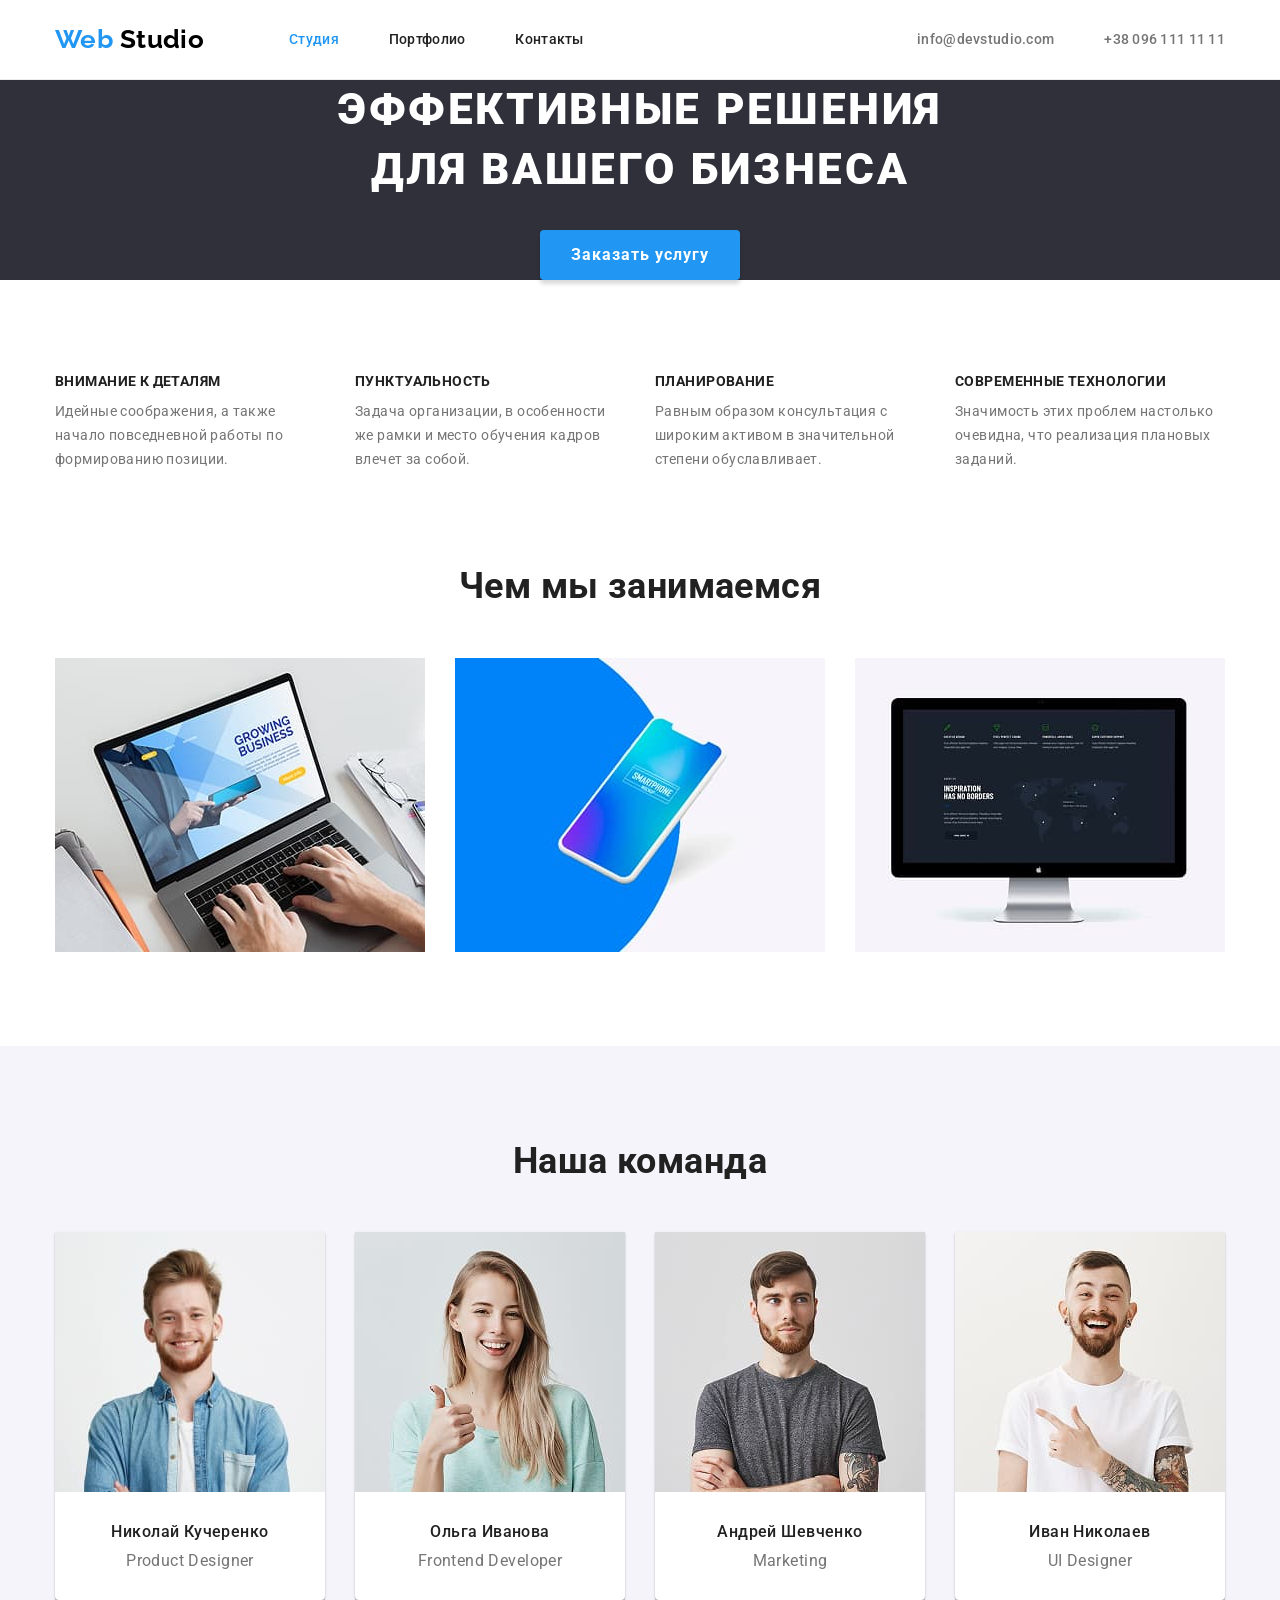
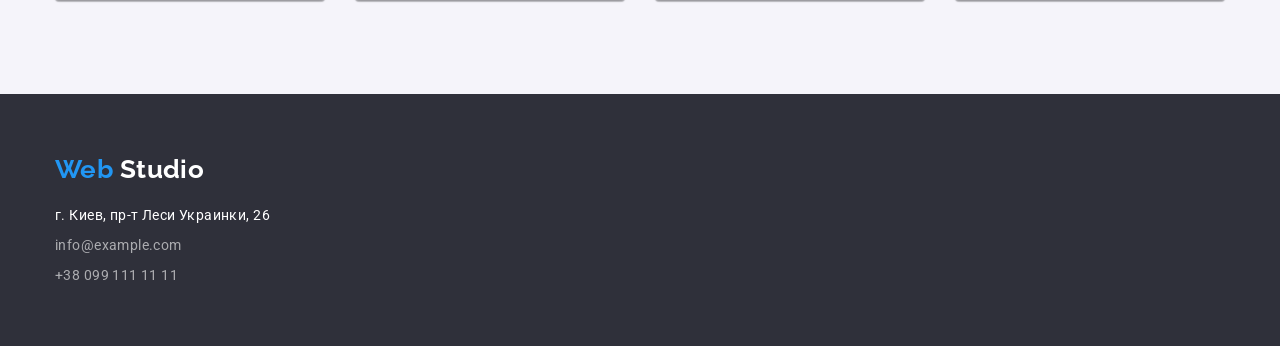
==== index.html @ 3e7470c2 "add positioning styles" ====
<!doctype html>
<html lang="ru">
  <head>
    <meta charset="UTF-8" />
    <title>Студия</title>
    <meta
      name="description"
      content="Web Studio: разработка быстрых и адаптивных сайтов. Удобный интерфейс, чистый код и отличный дизайн на любых устройствах"
    />
    <meta name="author" content="Anatoliy Nosenko" />
    <link rel="icon" href="./images/favicon.svg" type="image/svg+xml" />
    <link rel="stylesheet" href="./css/modern-normalize.css" />
    <link rel="stylesheet" href="./css/styles.css" />
  </head>
  <body>
    <!-- Page header -->
    <header class="page-header">
      <div class="container header-inner">
        <nav class="header-nav">
          <a class="logo" href="./" lang="en">
            <span class="accent">Web</span> Studio
          </a>

          <ul class="site-nav list">
            <li class="item">
              <a class="link active" href="./" aria-current="page">Студия</a>
            </li>
            <li class="item">
              <a class="link" href="./portfolio.html">Портфолио</a>
            </li>
            <li class="item"><a class="link" href="#">Контакты</a></li>
          </ul>
        </nav>

        <div class="contacts">
          <a class="link" href="mailto:info@devstudio.com">
            info@devstudio.com
          </a>
          <a class="link" href="tel:+380961111111">+38 096 111 11 11</a>
        </div>
      </div>
    </header>

    <!-- Page main -->
    <main>
      <!-- Hero -->
      <section class="hero">
        <h1 class="hero-title">Эффективные решения для вашего бизнеса</h1>
        <button class="button" type="button">Заказать услугу</button>
      </section>

      <!-- Features -->
      <section class="section no-padding-b">
        <div class="container">
          <h2 class="visually-hidden">Особенности</h2>

          <ul class="features-list list">
            <li class="item">
              <h3 class="title">Внимание к деталям</h3>
              <p class="text">
                Идейные соображения, а также начало повседневной работы по
                формированию позиции.
              </p>
            </li>
            <li class="item">
              <h3 class="title">Пунктуальность</h3>
              <p class="text">
                Задача организации, в особенности же рамки и место обучения
                кадров влечет за собой.
              </p>
            </li>
            <li class="item">
              <h3 class="title">Планирование</h3>
              <p class="text">
                Равным образом консультация с широким активом в значительной
                степени обуславливает.
              </p>
            </li>
            <li class="item">
              <h3 class="title">Современные технологии</h3>
              <p class="text">
                Значимость этих проблем настолько очевидна, что реализация
                плановых заданий.
              </p>
            </li>
          </ul>
        </div>
      </section>

      <!-- Gallery -->
      <section class="section">
        <div class="container">
          <h2 class="section-title">Чем мы занимаемся</h2>

          <ul class="gallery-list list">
            <li class="item">
              <img
                src="./images/gallery/img-1.jpg"
                alt="Разработчик пишет код на ноутбуке"
                width="370"
                height="294"
              />
            </li>
            <li class="item">
              <img
                src="./images/gallery/img-2.jpg"
                alt="Смартфон на бело-синем фоне"
                width="370"
                height="294"
              />
            </li>
            <li class="item">
              <img
                src="./images/gallery/img-3.jpg"
                alt="Монитор iMac с открытым сайтом"
                width="370"
                height="294"
              />
            </li>
          </ul>
        </div>
      </section>

      <!-- Team -->
      <section class="section secondary">
        <div class="container">
          <h2 class="section-title">Наша команда</h2>

          <ul class="team-list list">
            <li class="item">
              <img
                src="./images/team/photo-1.jpg"
                alt="Николай Кучеренко"
                width="270"
                height="260"
              />
              <div class="meta">
                <h3 class="name">Николай Кучеренко</h3>
                <p class="occupation" lang="en">Product Designer</p>
              </div>
            </li>
            <li class="item">
              <img
                src="./images/team/photo-2.jpg"
                alt="Ольга Иванова"
                width="270"
                height="260"
              />
              <div class="meta">
                <h3 class="name">Ольга Иванова</h3>
                <p class="occupation" lang="en">Frontend Developer</p>
              </div>
            </li>
            <li class="item">
              <img
                src="./images/team/photo-3.jpg"
                alt="Андрей Шевченко"
                width="270"
                height="260"
              />
              <div class="meta">
                <h3 class="name">Андрей Шевченко</h3>
                <p class="occupation" lang="en">Marketing</p>
              </div>
            </li>
            <li class="item">
              <img
                src="./images/team/photo-4.jpg"
                alt="Иван Николаев"
                width="270"
                height="260"
              />
              <div class="meta">
                <h3 class="name">Иван Николаев</h3>
                <p class="occupation" lang="en">
                  <abbr title="User Interface">UI</abbr> Designer
                </p>
              </div>
            </li>
          </ul>
        </div>
      </section>
    </main>

    <!-- Page footer -->
    <footer class="page-footer">
      <div class="container">
        <a class="logo inverse" href="./" lang="en">
          <span class="accent">Web</span> Studio
        </a>

        <address class="footer-address">
          <ul class="footer-contacts list">
            <li class="item">
              <a
                class="link map"
                href="https://maps.app.goo.gl/Gkqo7Z41vK2xTPrL8"
                target="_blank"
                rel="noopener noreferrer"
              >
                г. Киев, пр-т Леси Украинки, 26
              </a>
            </li>
            <li class="item">
              <a class="link" href="mailto:info@example.com">
                info@example.com
              </a>
            </li>
            <li class="item">
              <a class="link" href="tel:+380991111111">+38 099 111 11 11</a>
            </li>
          </ul>
        </address>
      </div>
    </footer>
  </body>
</html>
---- css/styles.css ----
@font-face {
  font-family: 'Raleway';
  src:
    url('../fonts/Raleway-Bold.woff2') format('woff2'),
    url('../fonts/Raleway-Bold.woff') format('woff');
  font-weight: 700;
  font-display: swap;
}

@font-face {
  font-family: 'Roboto';
  src:
    url('../fonts/Roboto-Regular.woff2') format('woff2'),
    url('../fonts/Roboto-Regular.woff') format('woff');
  font-weight: 400;
  font-display: swap;
}

@font-face {
  font-family: 'Roboto';
  src:
    url('../fonts/Roboto-Medium.woff2') format('woff2'),
    url('../fonts/Roboto-Medium.woff') format('woff');
  font-weight: 500;
  font-display: swap;
}

@font-face {
  font-family: 'Roboto';
  src:
    url('../fonts/Roboto-Bold.woff2') format('woff2'),
    url('../fonts/Roboto-Bold.woff') format('woff');
  font-weight: 700;
  font-display: swap;
}

@font-face {
  font-family: 'Roboto';
  src:
    url('../fonts/Roboto-Black.woff2') format('woff2'),
    url('../fonts/Roboto-Black.woff') format('woff');
  font-weight: 900;
  font-display: swap;
}

:root {
  --main-font: 'Roboto', sans-serif;
  --logo-font: 'Raleway', sans-serif;

  --primary-text-color: #757575;
  --title-text-color: #212121;
  --accent-color: #2196f3;
  --button-hover-bg-color: #188ce8;
  --primary-white-color: #ffffff;
  --secondary-bg-color: #f5f4fa;
  --dark-bg-color: #2f303a;

  --item-margin: 30px;
  --radius: 4px;
}

body {
  font-family: var(--main-font);
  font-size: 14px;
  letter-spacing: 0.03em;
  color: var(--primary-text-color);

  background-color: var(--primary-white-color);
}

a {
  color: inherit;
  text-decoration: none;
}

h1,
h2,
h3,
h4,
h5,
h6,
p {
  margin: 0;
}

img {
  display: block;
  max-width: 100%;
  height: auto;
}

abbr {
  text-decoration: none;
  cursor: help;
}

/* Utilities */

.list {
  padding-left: 0;
  margin: 0;
  list-style-type: none;
}

.visually-hidden {
  position: absolute;
  width: 1px;
  height: 1px;
  margin: -1px;
  border: 0;
  padding: 0;
  clip: rect(0 0 0 0);
  overflow: hidden;
}

.container {
  width: 1200px;
  padding: 0 15px;
  margin: 0 auto;
}

/* Logo */

.logo {
  font-family: var(--logo-font);
  font-weight: 700;
  font-size: 26px;
  line-height: 1.19;
  color: #000000;
}

.logo.inverse {
  color: var(--primary-white-color);
}

.logo > .accent {
  color: var(--accent-color);
}

/* Button */

.button {
  min-width: 200px;
  padding: 10px 28px;

  font-weight: 700;
  font-size: 16px;
  line-height: 1.88;
  letter-spacing: 0.06em;
  color: var(--primary-white-color);

  background-color: var(--accent-color);
  box-shadow: 0 4px 4px rgba(0, 0, 0, 0.15);
  border: 0;
  border-radius: var(--radius);
  cursor: pointer;
}

.button:hover,
.button:focus {
  background-color: var(--button-hover-bg-color);
}

/* Page header */

.page-header {
  border-bottom: 1px solid #ececec;
}

.header-inner,
.header-nav {
  display: flex;
  align-items: center;
}

/* Site nav & Contacts */

.site-nav,
.contacts {
  display: flex;
}

.site-nav .link,
.contacts > .link {
  font-weight: 500;
  line-height: 1.14;
  letter-spacing: 0.02em;
}

.site-nav {
  margin-left: 85px;
}

.site-nav > .item:not(:last-child) {
  margin-right: 50px;
}

.site-nav .link {
  display: block;
  padding: 32px 0 31px;
  color: var(--title-text-color);
}

.contacts {
  margin-left: auto;
}

.contacts > .link:not(:last-child) {
  margin-right: 50px;
}

.site-nav .link.active,
.site-nav .link:hover,
.site-nav .link:focus,
.contacts > .link:hover,
.contacts > .link:focus {
  color: var(--accent-color);
}

/* Hero */

.hero {
  text-align: center;
  background-color: var(--dark-bg-color);
}

.hero-title {
  width: 696px;
  margin: 0 auto 30px;

  font-weight: 900;
  font-size: 44px;
  line-height: 1.36;
  letter-spacing: 0.06em;
  color: var(--primary-white-color);
  text-transform: uppercase;
}

/* Section */

.section {
  padding: 94px 0;
}

.section.no-padding-b {
  padding-bottom: 0;
}

.section.secondary {
  background-color: var(--secondary-bg-color);
}

.section-title {
  margin-bottom: 50px;

  font-size: 36px;
  line-height: 1.17;
  color: var(--title-text-color);
  text-align: center;
}

/* Features */

.features-list {
  display: flex;
}

.features-list > .item {
  flex-basis: calc((100% - 90px) / 4);
}

.features-list > .item:not(:last-child) {
  margin-right: var(--item-margin);
}

.features-list .title {
  margin-bottom: 10px;

  font-size: 14px;
  line-height: 1.14;
  color: var(--title-text-color);
  text-transform: uppercase;
}

.features-list .text {
  line-height: 1.71;
}

/* Gallery */

.gallery-list {
  display: flex;
  justify-content: space-between;
}

.gallery-list > .item {
  flex-basis: calc((100% - 60px) / 3);
}

/* Team */

.team-list {
  display: flex;
}

.team-list > .item {
  flex-basis: calc((100% - 90px) / 4);

  background-color: var(--primary-white-color);
  box-shadow:
    0 1px 3px rgba(0, 0, 0, 0.12),
    0 1px 1px rgba(0, 0, 0, 0.14),
    0 2px 1px rgba(0, 0, 0, 0.2);
  border-bottom-left-radius: var(--radius);
  border-bottom-right-radius: var(--radius);
  overflow: hidden;
}

.team-list > .item:not(:last-child) {
  margin-right: var(--item-margin);
}

.team-list .meta {
  padding: 30px 24px;
  text-align: center;
}

.team-list .name,
.team-list .occupation {
  font-size: 16px;
  line-height: 1.19;
}

.team-list .name {
  margin-bottom: 10px;
  font-weight: 500;
  color: var(--title-text-color);
}

/* Page footer */

.page-footer {
  padding: 60px 0;
  background-color: var(--dark-bg-color);
}

.footer-address {
  margin-top: 20px;
  font-style: normal;
}

.footer-contacts > .item + .item {
  margin-top: 9px;
}

.footer-contacts .link {
  line-height: 1.5;
  color: rgba(255, 255, 255, 0.6);
}

.footer-contacts .link.map {
  color: var(--primary-white-color);
}

.footer-contacts .link:hover,
.footer-contacts .link:focus {
  color: var(--accent-color);
}

/* Works */

.works-list {
  display: flex;
  flex-wrap: wrap;
  margin: calc(var(--item-margin) / 2 * -1);
}

.works-list > .item {
  flex-basis: calc(100% / 3 - 30px);
  margin: calc(var(--item-margin) / 2);
}

/* Project card */

.project-card > .content {
  padding: 20px 24px;
  border: 1px solid #eeeeee;
  border-top: none;
}

.project-card .title {
  margin-bottom: 4px;

  font-size: 18px;
  line-height: 2;
  letter-spacing: 0.06em;
  color: var(--title-text-color);
}

.project-card .tag {
  font-size: 16px;
  line-height: 1.88;
}
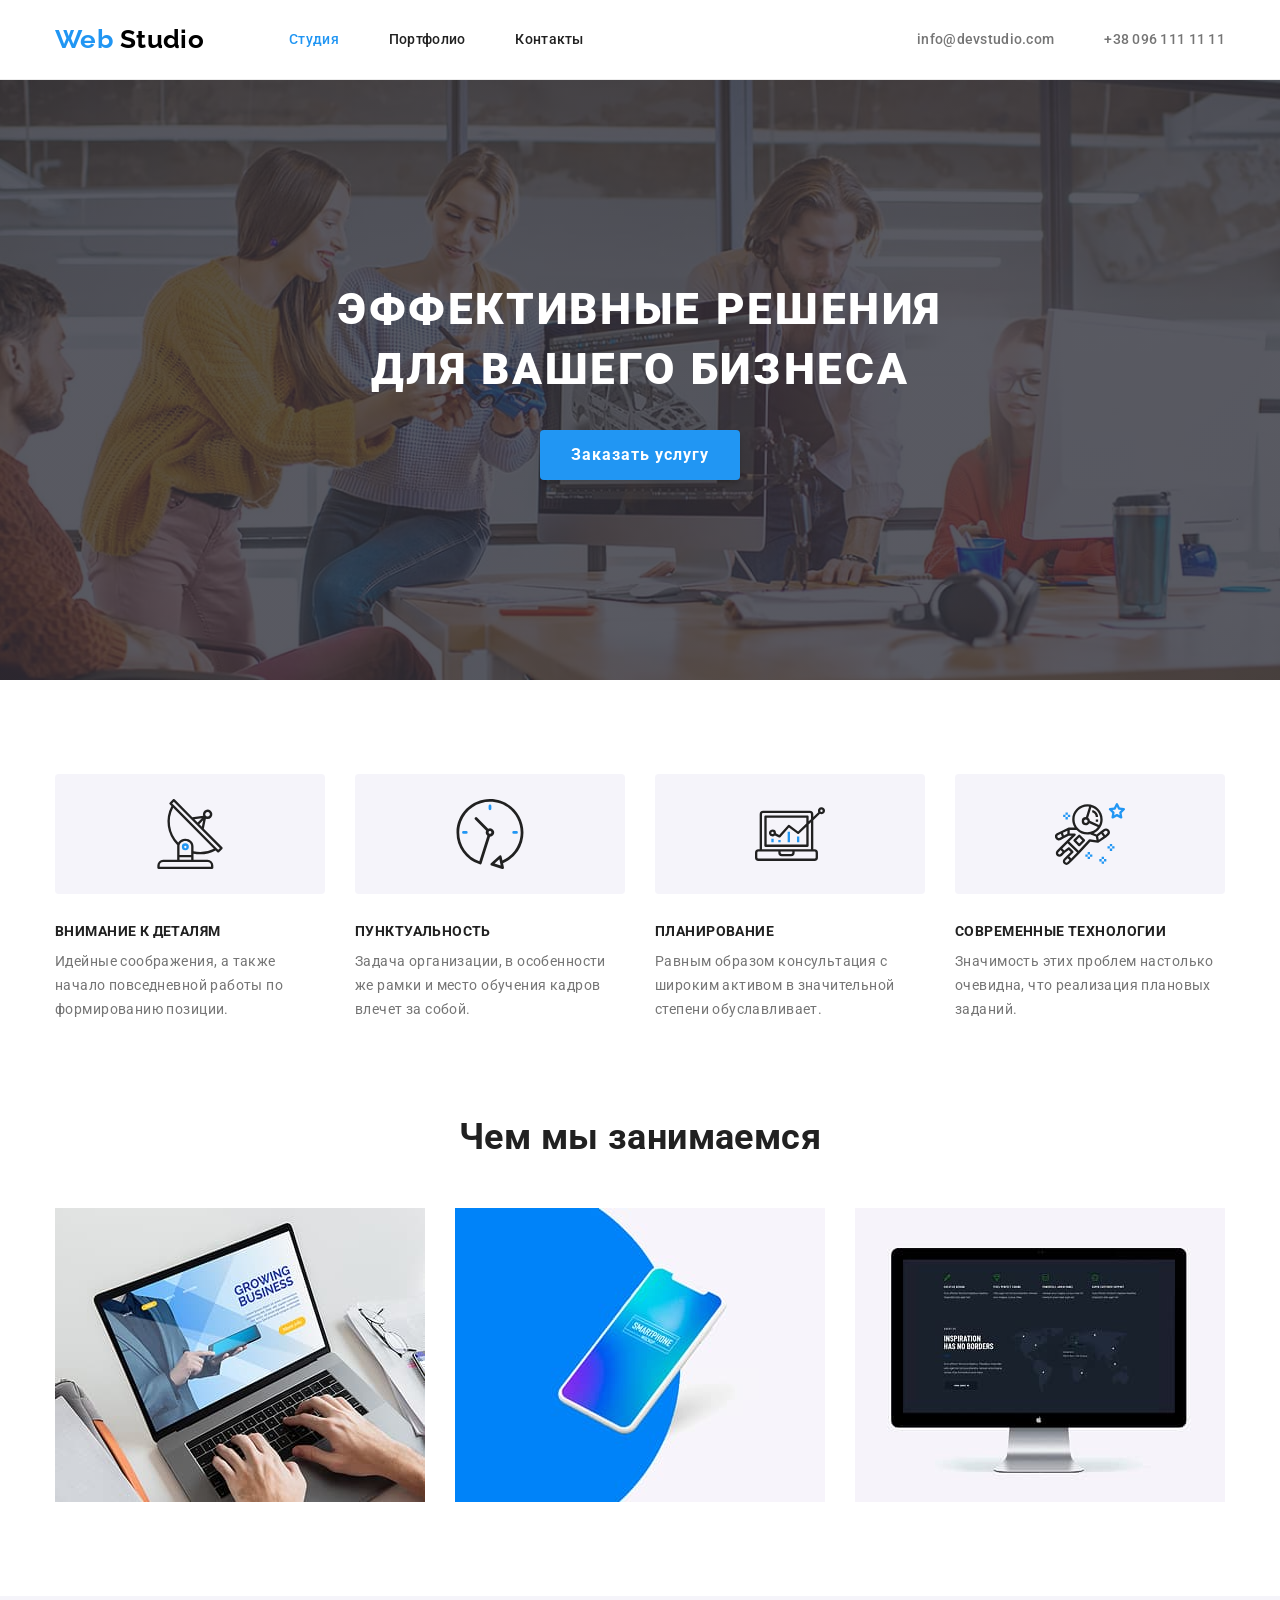
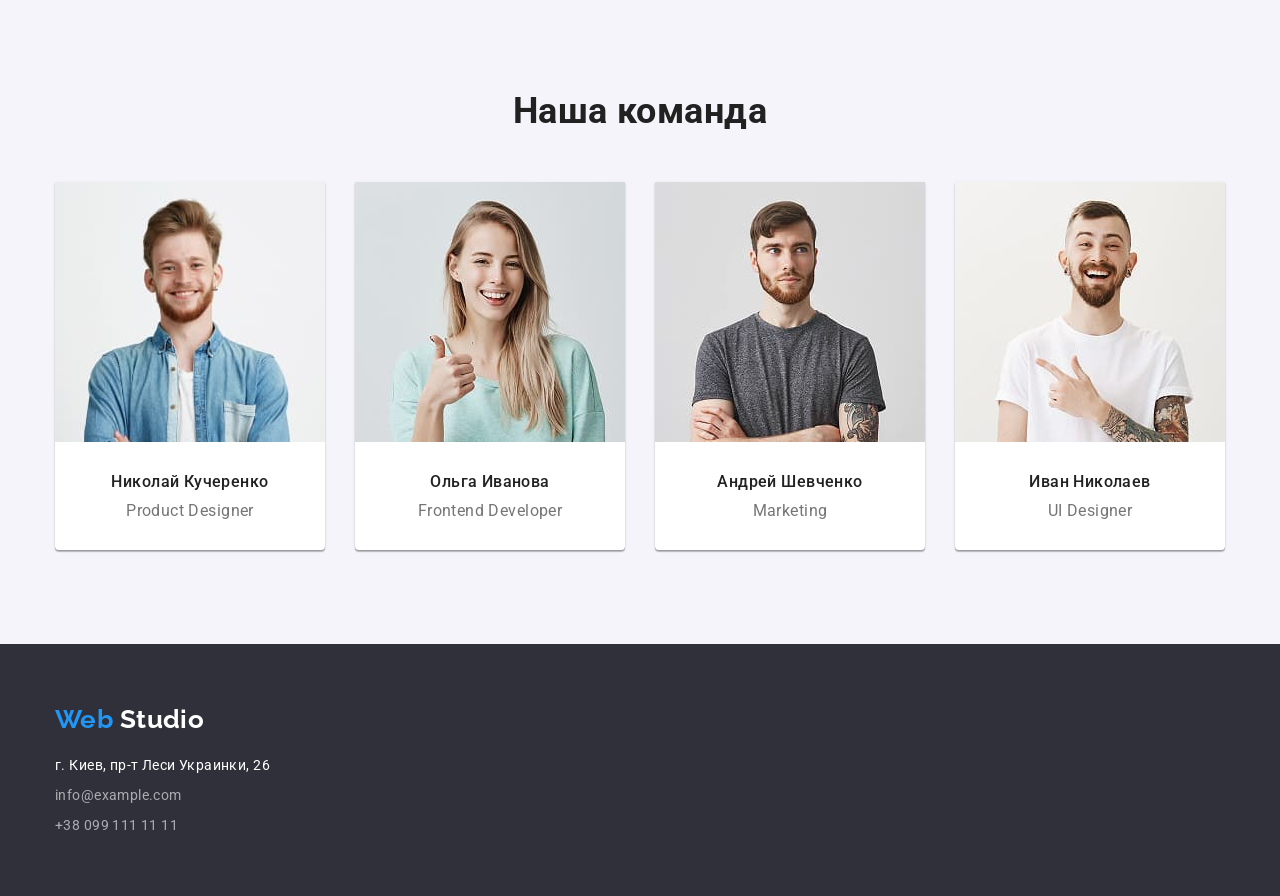
==== commit 5c225550: "add SVG background icons to features" ====
--- a/index.html
+++ b/index.html
@@ -15,28 +15,38 @@
   <body>
     <!-- Page header -->
     <header class="page-header">
-      <div class="container header-inner">
-        <nav class="header-nav">
+      <div class="container page-header__container">
+        <nav class="page-header__nav">
           <a class="logo" href="./" lang="en">
-            <span class="accent">Web</span> Studio
+            <span class="logo--accent">Web</span> Studio
           </a>
 
           <ul class="site-nav list">
-            <li class="item">
-              <a class="link active" href="./" aria-current="page">Студия</a>
-            </li>
-            <li class="item">
-              <a class="link" href="./portfolio.html">Портфолио</a>
-            </li>
-            <li class="item"><a class="link" href="#">Контакты</a></li>
+            <li class="site-nav__item">
+              <a
+                class="site-nav__link site-nav__link--active"
+                href="./"
+                aria-current="page"
+              >
+                Студия
+              </a>
+            </li>
+            <li class="site-nav__item">
+              <a class="site-nav__link" href="./portfolio.html">Портфолио</a>
+            </li>
+            <li class="site-nav__item">
+              <a class="site-nav__link" href="#">Контакты</a>
+            </li>
           </ul>
         </nav>
 
         <div class="contacts">
-          <a class="link" href="mailto:info@devstudio.com">
+          <a class="contacts__link" href="mailto:info@devstudio.com">
             info@devstudio.com
           </a>
-          <a class="link" href="tel:+380961111111">+38 096 111 11 11</a>
+          <a class="contacts__link" href="tel:+380961111111">
+            +38 096 111 11 11
+          </a>
         </div>
       </div>
     </header>
@@ -45,40 +55,40 @@
     <main>
       <!-- Hero -->
       <section class="hero">
-        <h1 class="hero-title">Эффективные решения для вашего бизнеса</h1>
+        <h1 class="hero__title">Эффективные решения для вашего бизнеса</h1>
         <button class="button" type="button">Заказать услугу</button>
       </section>
 
       <!-- Features -->
-      <section class="section no-padding-b">
+      <section class="section section--no-padding-b">
         <div class="container">
           <h2 class="visually-hidden">Особенности</h2>
 
           <ul class="features-list list">
-            <li class="item">
-              <h3 class="title">Внимание к деталям</h3>
-              <p class="text">
+            <li class="features-list__item features-list__item--antenna">
+              <h3 class="features-list__title">Внимание к деталям</h3>
+              <p class="features-list__text">
                 Идейные соображения, а также начало повседневной работы по
                 формированию позиции.
               </p>
             </li>
-            <li class="item">
-              <h3 class="title">Пунктуальность</h3>
-              <p class="text">
+            <li class="features-list__item features-list__item--clock">
+              <h3 class="features-list__title">Пунктуальность</h3>
+              <p class="features-list__text">
                 Задача организации, в особенности же рамки и место обучения
                 кадров влечет за собой.
               </p>
             </li>
-            <li class="item">
-              <h3 class="title">Планирование</h3>
-              <p class="text">
+            <li class="features-list__item features-list__item--diagram">
+              <h3 class="features-list__title">Планирование</h3>
+              <p class="features-list__text">
                 Равным образом консультация с широким активом в значительной
                 степени обуславливает.
               </p>
             </li>
-            <li class="item">
-              <h3 class="title">Современные технологии</h3>
-              <p class="text">
+            <li class="features-list__item features-list__item--astronaut">
+              <h3 class="features-list__title">Современные технологии</h3>
+              <p class="features-list__text">
                 Значимость этих проблем настолько очевидна, что реализация
                 плановых заданий.
               </p>
@@ -90,10 +100,10 @@
       <!-- Gallery -->
       <section class="section">
         <div class="container">
-          <h2 class="section-title">Чем мы занимаемся</h2>
+          <h2 class="section__title">Чем мы занимаемся</h2>
 
           <ul class="gallery-list list">
-            <li class="item">
+            <li class="gallery-list__item">
               <img
                 src="./images/gallery/img-1.jpg"
                 alt="Разработчик пишет код на ноутбуке"
@@ -101,7 +111,7 @@
                 height="294"
               />
             </li>
-            <li class="item">
+            <li class="gallery-list__item">
               <img
                 src="./images/gallery/img-2.jpg"
                 alt="Смартфон на бело-синем фоне"
@@ -109,7 +119,7 @@
                 height="294"
               />
             </li>
-            <li class="item">
+            <li class="gallery-list__item">
               <img
                 src="./images/gallery/img-3.jpg"
                 alt="Монитор iMac с открытым сайтом"
@@ -122,57 +132,59 @@
       </section>
 
       <!-- Team -->
-      <section class="section secondary">
+      <section class="section section--secondary">
         <div class="container">
-          <h2 class="section-title">Наша команда</h2>
+          <h2 class="section__title">Наша команда</h2>
 
           <ul class="team-list list">
-            <li class="item">
+            <li class="team-list__item">
               <img
                 src="./images/team/photo-1.jpg"
                 alt="Николай Кучеренко"
                 width="270"
                 height="260"
               />
-              <div class="meta">
-                <h3 class="name">Николай Кучеренко</h3>
-                <p class="occupation" lang="en">Product Designer</p>
-              </div>
-            </li>
-            <li class="item">
+              <div class="team-list__meta">
+                <h3 class="team-list__name">Николай Кучеренко</h3>
+                <p class="team-list__occupation" lang="en">Product Designer</p>
+              </div>
+            </li>
+            <li class="team-list__item">
               <img
                 src="./images/team/photo-2.jpg"
                 alt="Ольга Иванова"
                 width="270"
                 height="260"
               />
-              <div class="meta">
-                <h3 class="name">Ольга Иванова</h3>
-                <p class="occupation" lang="en">Frontend Developer</p>
-              </div>
-            </li>
-            <li class="item">
+              <div class="team-list__meta">
+                <h3 class="team-list__name">Ольга Иванова</h3>
+                <p class="team-list__occupation" lang="en">
+                  Frontend Developer
+                </p>
+              </div>
+            </li>
+            <li class="team-list__item">
               <img
                 src="./images/team/photo-3.jpg"
                 alt="Андрей Шевченко"
                 width="270"
                 height="260"
               />
-              <div class="meta">
-                <h3 class="name">Андрей Шевченко</h3>
-                <p class="occupation" lang="en">Marketing</p>
-              </div>
-            </li>
-            <li class="item">
+              <div class="team-list__meta">
+                <h3 class="team-list__name">Андрей Шевченко</h3>
+                <p class="team-list__occupation" lang="en">Marketing</p>
+              </div>
+            </li>
+            <li class="team-list__item">
               <img
                 src="./images/team/photo-4.jpg"
                 alt="Иван Николаев"
                 width="270"
                 height="260"
               />
-              <div class="meta">
-                <h3 class="name">Иван Николаев</h3>
-                <p class="occupation" lang="en">
+              <div class="team-list__meta">
+                <h3 class="team-list__name">Иван Николаев</h3>
+                <p class="team-list__occupation" lang="en">
                   <abbr title="User Interface">UI</abbr> Designer
                 </p>
               </div>
@@ -185,31 +197,25 @@
     <!-- Page footer -->
     <footer class="page-footer">
       <div class="container">
-        <a class="logo inverse" href="./" lang="en">
-          <span class="accent">Web</span> Studio
+        <a class="logo page-footer__logo" href="./" lang="en">
+          <span class="logo--accent">Web</span> Studio
         </a>
 
-        <address class="footer-address">
-          <ul class="footer-contacts list">
-            <li class="item">
-              <a
-                class="link map"
-                href="https://maps.app.goo.gl/Gkqo7Z41vK2xTPrL8"
-                target="_blank"
-                rel="noopener noreferrer"
-              >
-                г. Киев, пр-т Леси Украинки, 26
-              </a>
-            </li>
-            <li class="item">
-              <a class="link" href="mailto:info@example.com">
-                info@example.com
-              </a>
-            </li>
-            <li class="item">
-              <a class="link" href="tel:+380991111111">+38 099 111 11 11</a>
-            </li>
-          </ul>
+        <address class="page-footer__address">
+          <a
+            class="page-footer__link page-footer__link--map"
+            href="https://maps.app.goo.gl/Gkqo7Z41vK2xTPrL8"
+            target="_blank"
+            rel="noopener noreferrer"
+          >
+            г. Киев, пр-т Леси Украинки, 26
+          </a>
+          <a class="page-footer__link" href="mailto:info@example.com">
+            info@example.com
+          </a>
+          <a class="page-footer__link" href="tel:+380991111111">
+            +38 099 111 11 11
+          </a>
         </address>
       </div>
     </footer>
--- a/css/styles.css
+++ b/css/styles.css
@@ -129,11 +129,7 @@
   color: #000000;
 }
 
-.logo.inverse {
-  color: var(--primary-white-color);
-}
-
-.logo > .accent {
+.logo--accent {
   color: var(--accent-color);
 }
 
@@ -167,8 +163,8 @@
   border-bottom: 1px solid #ececec;
 }
 
-.header-inner,
-.header-nav {
+.page-header__container,
+.page-header__nav {
   display: flex;
   align-items: center;
 }
@@ -180,8 +176,8 @@
   display: flex;
 }
 
-.site-nav .link,
-.contacts > .link {
+.site-nav__link,
+.contacts__link {
   font-weight: 500;
   line-height: 1.14;
   letter-spacing: 0.02em;
@@ -191,11 +187,11 @@
   margin-left: 85px;
 }
 
-.site-nav > .item:not(:last-child) {
+.site-nav__item:not(:last-child) {
   margin-right: 50px;
 }
 
-.site-nav .link {
+.site-nav__link {
   display: block;
   padding: 32px 0 31px;
   color: var(--title-text-color);
@@ -205,27 +201,41 @@
   margin-left: auto;
 }
 
-.contacts > .link:not(:last-child) {
+.contacts__link:not(:last-child) {
   margin-right: 50px;
 }
 
-.site-nav .link.active,
-.site-nav .link:hover,
-.site-nav .link:focus,
-.contacts > .link:hover,
-.contacts > .link:focus {
+.site-nav__link--active,
+.site-nav__link:hover,
+.site-nav__link:focus,
+.contacts__link:hover,
+.contacts__link:focus {
   color: var(--accent-color);
 }
 
 /* Hero */
 
 .hero {
-  text-align: center;
+  display: flex;
+  flex-direction: column;
+  justify-content: center;
+  align-items: center;
+  max-width: 1600px;
+  min-height: 600px;
+  padding: 40px 0;
+  margin: 0 auto;
+
   background-color: var(--dark-bg-color);
-}
-
-.hero-title {
-  width: 696px;
+  background-image:
+    linear-gradient(rgba(47, 48, 58, 0.8), rgba(47, 48, 58, 0.8)),
+    url('../images/hero-bg.jpg');
+  background-repeat: no-repeat;
+  background-position: center;
+  background-size: cover;
+}
+
+.hero__title {
+  max-width: 696px;
   margin: 0 auto 30px;
 
   font-weight: 900;
@@ -234,6 +244,7 @@
   letter-spacing: 0.06em;
   color: var(--primary-white-color);
   text-transform: uppercase;
+  text-align: center;
 }
 
 /* Section */
@@ -242,15 +253,15 @@
   padding: 94px 0;
 }
 
-.section.no-padding-b {
+.section--no-padding-b {
   padding-bottom: 0;
 }
 
-.section.secondary {
+.section--secondary {
   background-color: var(--secondary-bg-color);
 }
 
-.section-title {
+.section__title {
   margin-bottom: 50px;
 
   font-size: 36px;
@@ -265,15 +276,43 @@
   display: flex;
 }
 
-.features-list > .item {
-  flex-basis: calc((100% - 90px) / 4);
-}
-
-.features-list > .item:not(:last-child) {
+.features-list__item {
+  flex-basis: calc((100% - 3 * var(--item-margin)) / 4);
+}
+
+.features-list__item::before {
+  display: block;
+  content: '';
+  height: 120px;
+  margin-bottom: var(--item-margin);
+
+  background-color: var(--secondary-bg-color);
+  background-repeat: no-repeat;
+  background-position: center;
+  border-radius: var(--radius);
+}
+
+.features-list__item--antenna::before {
+  background-image: url('../images/features/antenna.svg');
+}
+
+.features-list__item--clock::before {
+  background-image: url('../images/features/clock.svg');
+}
+
+.features-list__item--diagram::before {
+  background-image: url('../images/features/diagram.svg');
+}
+
+.features-list__item--astronaut::before {
+  background-image: url('../images/features/astronaut.svg');
+}
+
+.features-list__item:not(:last-child) {
   margin-right: var(--item-margin);
 }
 
-.features-list .title {
+.features-list__title {
   margin-bottom: 10px;
 
   font-size: 14px;
@@ -282,7 +321,7 @@
   text-transform: uppercase;
 }
 
-.features-list .text {
+.features-list__text {
   line-height: 1.71;
 }
 
@@ -293,8 +332,8 @@
   justify-content: space-between;
 }
 
-.gallery-list > .item {
-  flex-basis: calc((100% - 60px) / 3);
+.gallery-list__item {
+  flex-basis: calc((100% - 2 * var(--item-margin)) / 3);
 }
 
 /* Team */
@@ -303,8 +342,8 @@
   display: flex;
 }
 
-.team-list > .item {
-  flex-basis: calc((100% - 90px) / 4);
+.team-list__item {
+  flex-basis: calc((100% - 3 * var(--item-margin)) / 4);
 
   background-color: var(--primary-white-color);
   box-shadow:
@@ -316,22 +355,22 @@
   overflow: hidden;
 }
 
-.team-list > .item:not(:last-child) {
+.team-list__item:not(:last-child) {
   margin-right: var(--item-margin);
 }
 
-.team-list .meta {
+.team-list__meta {
   padding: 30px 24px;
   text-align: center;
 }
 
-.team-list .name,
-.team-list .occupation {
+.team-list__name,
+.team-list__occupation {
   font-size: 16px;
   line-height: 1.19;
 }
 
-.team-list .name {
+.team-list__name {
   margin-bottom: 10px;
   font-weight: 500;
   color: var(--title-text-color);
@@ -344,26 +383,33 @@
   background-color: var(--dark-bg-color);
 }
 
-.footer-address {
+.page-footer__logo {
+  color: var(--primary-white-color);
+}
+
+.page-footer__address {
+  display: flex;
+  flex-direction: column;
   margin-top: 20px;
+
   font-style: normal;
 }
 
-.footer-contacts > .item + .item {
-  margin-top: 9px;
-}
-
-.footer-contacts .link {
+.page-footer__link {
   line-height: 1.5;
   color: rgba(255, 255, 255, 0.6);
 }
 
-.footer-contacts .link.map {
+.page-footer__link--map {
   color: var(--primary-white-color);
 }
 
-.footer-contacts .link:hover,
-.footer-contacts .link:focus {
+.page-footer__link:not(:last-child) {
+  margin-bottom: 9px;
+}
+
+.page-footer__link:hover,
+.page-footer__link:focus {
   color: var(--accent-color);
 }
 
@@ -372,23 +418,23 @@
 .works-list {
   display: flex;
   flex-wrap: wrap;
-  margin: calc(var(--item-margin) / 2 * -1);
-}
-
-.works-list > .item {
-  flex-basis: calc(100% / 3 - 30px);
+  margin: calc(var(--item-margin) / -2);
+}
+
+.works-list__item {
+  flex-basis: calc(100% / 3 - var(--item-margin));
   margin: calc(var(--item-margin) / 2);
 }
 
 /* Project card */
 
-.project-card > .content {
+.project-card__content {
   padding: 20px 24px;
   border: 1px solid #eeeeee;
   border-top: none;
 }
 
-.project-card .title {
+.project-card__title {
   margin-bottom: 4px;
 
   font-size: 18px;
@@ -397,7 +443,7 @@
   color: var(--title-text-color);
 }
 
-.project-card .tag {
+.project-card__tag {
   font-size: 16px;
   line-height: 1.88;
 }
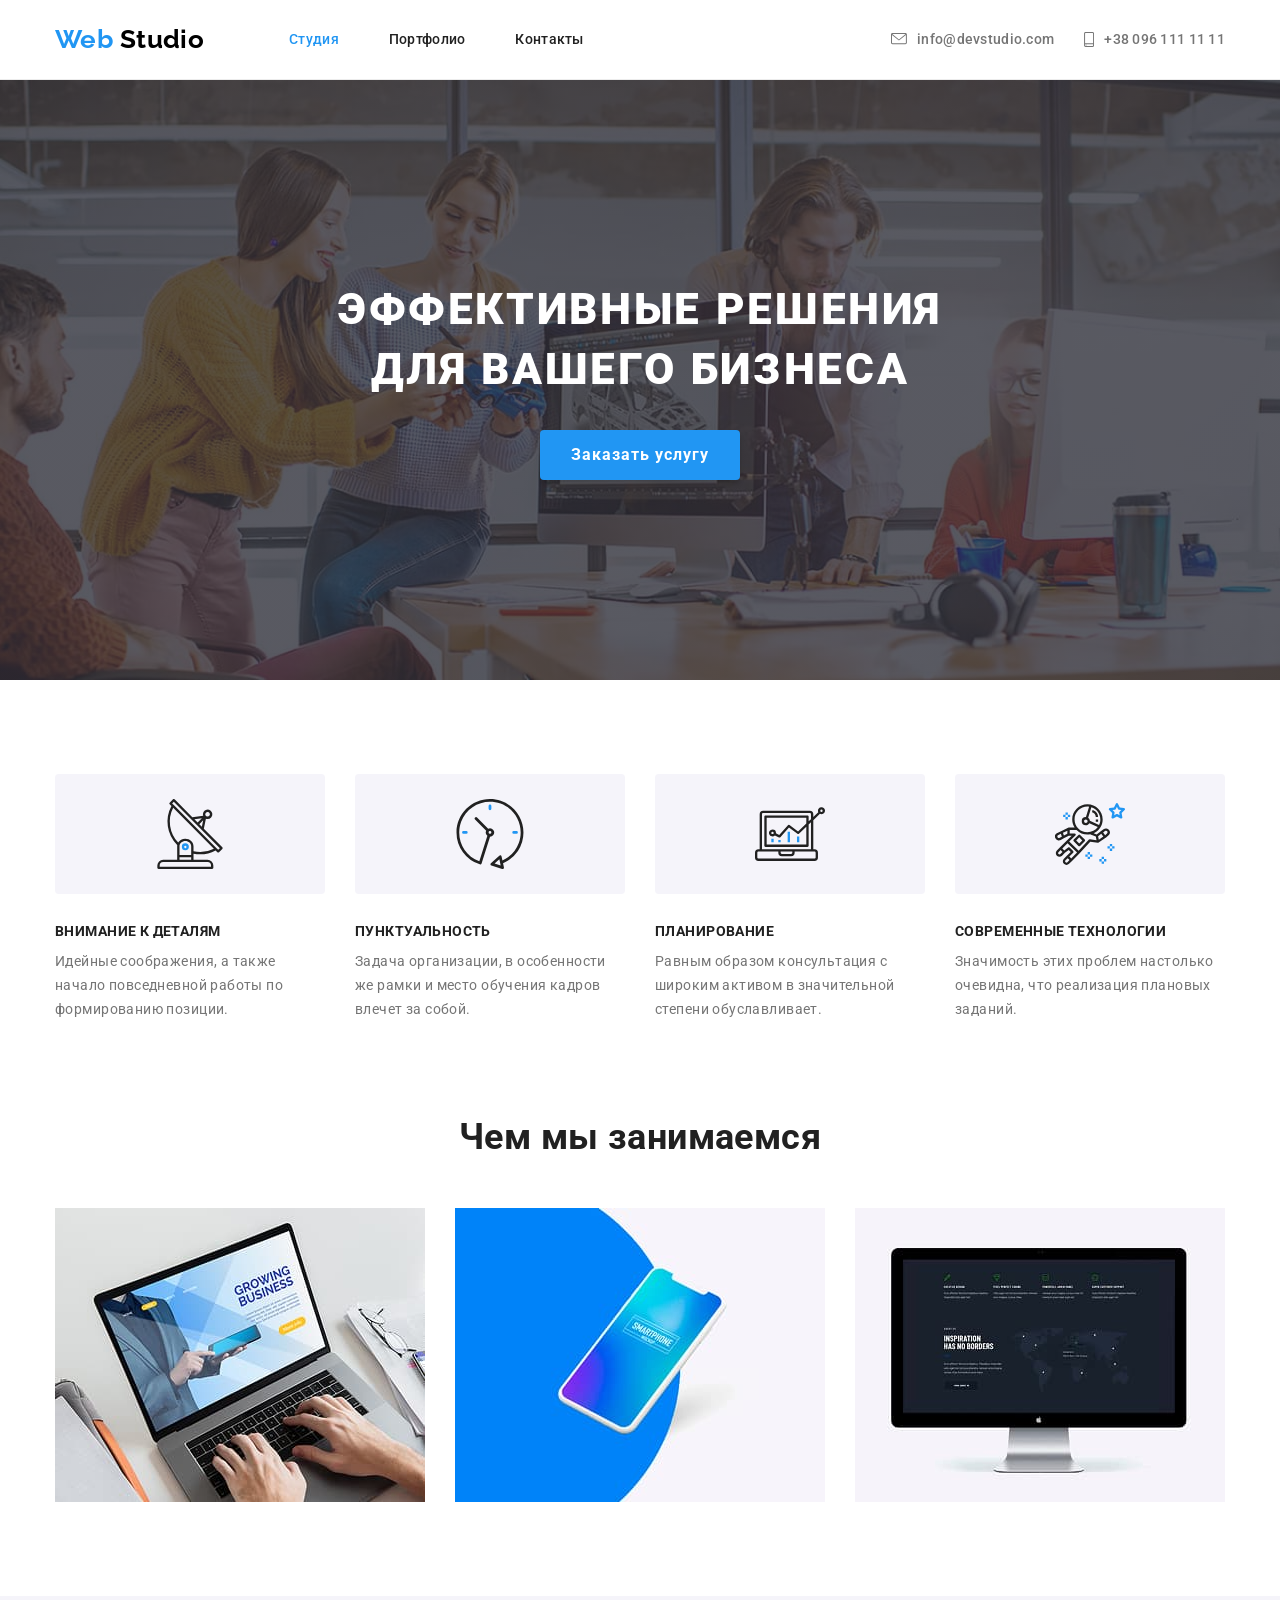
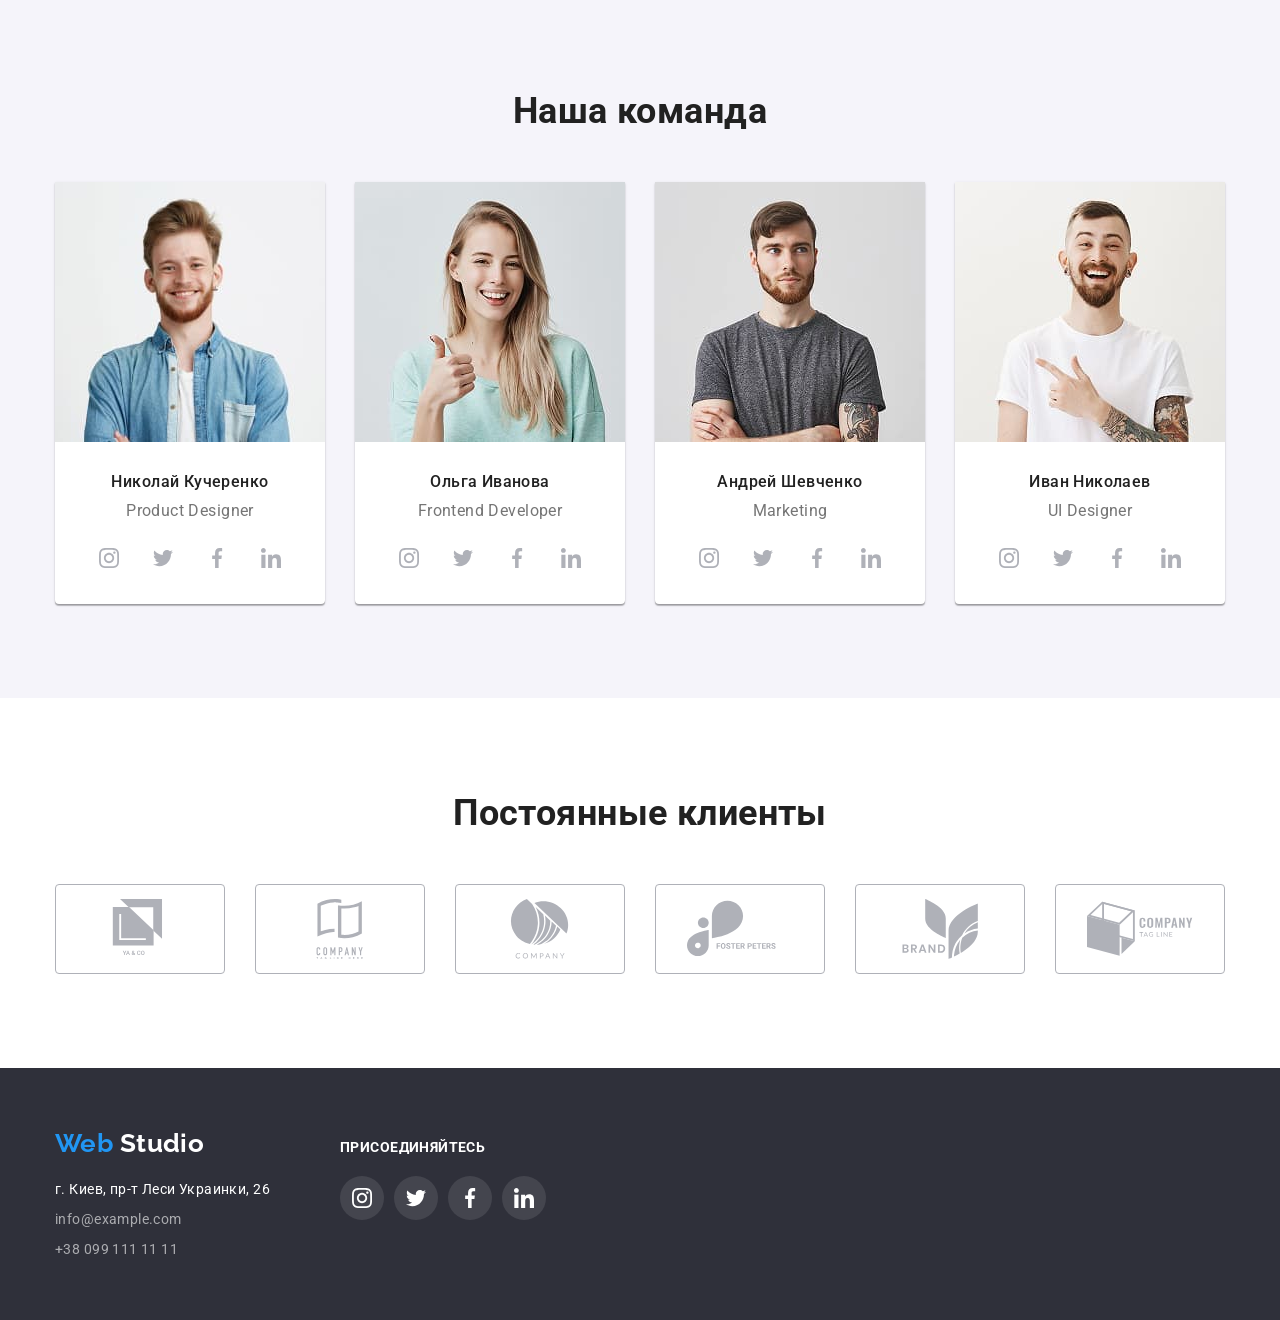
==== commit e01542de: "add icons markup and styles" ====
--- a/index.html
+++ b/index.html
@@ -42,9 +42,15 @@
 
         <div class="contacts">
           <a class="contacts__link" href="mailto:info@devstudio.com">
+            <svg class="contacts__icon" width="16" height="12">
+              <use href="./images/icons.svg#envelope"></use>
+            </svg>
             info@devstudio.com
           </a>
           <a class="contacts__link" href="tel:+380961111111">
+            <svg class="contacts__icon" width="10" height="15">
+              <use href="./images/icons.svg#smartphone"></use>
+            </svg>
             +38 096 111 11 11
           </a>
         </div>
@@ -147,6 +153,61 @@
               <div class="team-list__meta">
                 <h3 class="team-list__name">Николай Кучеренко</h3>
                 <p class="team-list__occupation" lang="en">Product Designer</p>
+
+                <ul class="social-networks list">
+                  <li class="social-networks__item">
+                    <a
+                      class="social-networks__link"
+                      href="#"
+                      target="_blank"
+                      rel="noopener noreferrer"
+                      aria-label="Instagram"
+                    >
+                      <svg class="social-networks__icon">
+                        <use href="./images/icons.svg#instagram"></use>
+                      </svg>
+                    </a>
+                  </li>
+                  <li class="social-networks__item">
+                    <a
+                      class="social-networks__link"
+                      href="#"
+                      target="_blank"
+                      rel="noopener noreferrer"
+                      aria-label="Twitter"
+                    >
+                      <svg class="social-networks__icon">
+                        <use href="./images/icons.svg#twitter"></use>
+                      </svg>
+                    </a>
+                  </li>
+                  <li class="social-networks__item">
+                    <a
+                      class="social-networks__link"
+                      href="#"
+                      target="_blank"
+                      rel="noopener noreferrer"
+                      aria-label="Facebook"
+                    >
+                      <svg class="social-networks__icon">
+                        <use href="./images/icons.svg#facebook"></use>
+                      </svg>
+                    </a>
+                  </li>
+                  <li class="social-networks__item">
+                    <a
+                      class="social-networks__link"
+                      href="#"
+                      target="_blank"
+                      rel="noopener noreferrer"
+                      aria-label="LinkedIn"
+                    >
+                      <svg class="social-networks__icon">
+                        <use href="./images/icons.svg#linkedin"></use>
+                      </svg>
+                    </a>
+                  </li>
+                </ul>
               </div>
             </li>
             <li class="team-list__item">
@@ -161,6 +222,61 @@
                 <p class="team-list__occupation" lang="en">
                   Frontend Developer
                 </p>
+
+                <ul class="social-networks list">
+                  <li class="social-networks__item">
+                    <a
+                      class="social-networks__link"
+                      href="#"
+                      target="_blank"
+                      rel="noopener noreferrer"
+                      aria-label="Instagram"
+                    >
+                      <svg class="social-networks__icon">
+                        <use href="./images/icons.svg#instagram"></use>
+                      </svg>
+                    </a>
+                  </li>
+                  <li class="social-networks__item">
+                    <a
+                      class="social-networks__link"
+                      href="#"
+                      target="_blank"
+                      rel="noopener noreferrer"
+                      aria-label="Twitter"
+                    >
+                      <svg class="social-networks__icon">
+                        <use href="./images/icons.svg#twitter"></use>
+                      </svg>
+                    </a>
+                  </li>
+                  <li class="social-networks__item">
+                    <a
+                      class="social-networks__link"
+                      href="#"
+                      target="_blank"
+                      rel="noopener noreferrer"
+                      aria-label="Facebook"
+                    >
+                      <svg class="social-networks__icon">
+                        <use href="./images/icons.svg#facebook"></use>
+                      </svg>
+                    </a>
+                  </li>
+                  <li class="social-networks__item">
+                    <a
+                      class="social-networks__link"
+                      href="#"
+                      target="_blank"
+                      rel="noopener noreferrer"
+                      aria-label="LinkedIn"
+                    >
+                      <svg class="social-networks__icon">
+                        <use href="./images/icons.svg#linkedin"></use>
+                      </svg>
+                    </a>
+                  </li>
+                </ul>
               </div>
             </li>
             <li class="team-list__item">
@@ -173,6 +289,61 @@
               <div class="team-list__meta">
                 <h3 class="team-list__name">Андрей Шевченко</h3>
                 <p class="team-list__occupation" lang="en">Marketing</p>
+
+                <ul class="social-networks list">
+                  <li class="social-networks__item">
+                    <a
+                      class="social-networks__link"
+                      href="#"
+                      target="_blank"
+                      rel="noopener noreferrer"
+                      aria-label="Instagram"
+                    >
+                      <svg class="social-networks__icon">
+                        <use href="./images/icons.svg#instagram"></use>
+                      </svg>
+                    </a>
+                  </li>
+                  <li class="social-networks__item">
+                    <a
+                      class="social-networks__link"
+                      href="#"
+                      target="_blank"
+                      rel="noopener noreferrer"
+                      aria-label="Twitter"
+                    >
+                      <svg class="social-networks__icon">
+                        <use href="./images/icons.svg#twitter"></use>
+                      </svg>
+                    </a>
+                  </li>
+                  <li class="social-networks__item">
+                    <a
+                      class="social-networks__link"
+                      href="#"
+                      target="_blank"
+                      rel="noopener noreferrer"
+                      aria-label="Facebook"
+                    >
+                      <svg class="social-networks__icon">
+                        <use href="./images/icons.svg#facebook"></use>
+                      </svg>
+                    </a>
+                  </li>
+                  <li class="social-networks__item">
+                    <a
+                      class="social-networks__link"
+                      href="#"
+                      target="_blank"
+                      rel="noopener noreferrer"
+                      aria-label="LinkedIn"
+                    >
+                      <svg class="social-networks__icon">
+                        <use href="./images/icons.svg#linkedin"></use>
+                      </svg>
+                    </a>
+                  </li>
+                </ul>
               </div>
             </li>
             <li class="team-list__item">
@@ -187,7 +358,150 @@
                 <p class="team-list__occupation" lang="en">
                   <abbr title="User Interface">UI</abbr> Designer
                 </p>
+
+                <ul class="social-networks list">
+                  <li class="social-networks__item">
+                    <a
+                      class="social-networks__link"
+                      href="#"
+                      target="_blank"
+                      rel="noopener noreferrer"
+                      aria-label="Instagram"
+                    >
+                      <svg class="social-networks__icon">
+                        <use href="./images/icons.svg#instagram"></use>
+                      </svg>
+                    </a>
+                  </li>
+                  <li class="social-networks__item">
+                    <a
+                      class="social-networks__link"
+                      href="#"
+                      target="_blank"
+                      rel="noopener noreferrer"
+                      aria-label="Twitter"
+                    >
+                      <svg class="social-networks__icon">
+                        <use href="./images/icons.svg#twitter"></use>
+                      </svg>
+                    </a>
+                  </li>
+                  <li class="social-networks__item">
+                    <a
+                      class="social-networks__link"
+                      href="#"
+                      target="_blank"
+                      rel="noopener noreferrer"
+                      aria-label="Facebook"
+                    >
+                      <svg class="social-networks__icon">
+                        <use href="./images/icons.svg#facebook"></use>
+                      </svg>
+                    </a>
+                  </li>
+                  <li class="social-networks__item">
+                    <a
+                      class="social-networks__link"
+                      href="#"
+                      target="_blank"
+                      rel="noopener noreferrer"
+                      aria-label="LinkedIn"
+                    >
+                      <svg class="social-networks__icon">
+                        <use href="./images/icons.svg#linkedin"></use>
+                      </svg>
+                    </a>
+                  </li>
+                </ul>
               </div>
+            </li>
+          </ul>
+        </div>
+      </section>
+
+      <!-- Clients -->
+      <section class="section">
+        <div class="container">
+          <h2 class="section__title">Постоянные клиенты</h2>
+
+          <ul class="clients-list list">
+            <li class="clients-list__item">
+              <a
+                class="clients-list__link"
+                href="#"
+                target="_blank"
+                rel="noopener noreferrer"
+                aria-label="Первый клиент"
+              >
+                <svg class="clients-list__icon">
+                  <use href="./images/icons.svg#logo-1"></use>
+                </svg>
+              </a>
+            </li>
+            <li class="clients-list__item">
+              <a
+                class="clients-list__link"
+                href="#"
+                target="_blank"
+                rel="noopener noreferrer"
+                aria-label="Второй клиент"
+              >
+                <svg class="clients-list__icon">
+                  <use href="./images/icons.svg#logo-2"></use>
+                </svg>
+              </a>
+            </li>
+            <li class="clients-list__item">
+              <a
+                class="clients-list__link"
+                href="#"
+                target="_blank"
+                rel="noopener noreferrer"
+                aria-label="Третий клиент"
+              >
+                <svg class="clients-list__icon">
+                  <use href="./images/icons.svg#logo-3"></use>
+                </svg>
+              </a>
+            </li>
+            <li class="clients-list__item">
+              <a
+                class="clients-list__link"
+                href="#"
+                target="_blank"
+                rel="noopener noreferrer"
+                aria-label="Четвертый клиент"
+              >
+                <svg class="clients-list__icon">
+                  <use href="./images/icons.svg#logo-4"></use>
+                </svg>
+              </a>
+            </li>
+            <li class="clients-list__item">
+              <a
+                class="clients-list__link"
+                href="#"
+                target="_blank"
+                rel="noopener noreferrer"
+                aria-label="Пятый клиент"
+              >
+                <svg class="clients-list__icon">
+                  <use href="./images/icons.svg#logo-5"></use>
+                </svg>
+              </a>
+            </li>
+            <li class="clients-list__item">
+              <a
+                class="clients-list__link"
+                href="#"
+                target="_blank"
+                rel="noopener noreferrer"
+                aria-label="Шестой клиент"
+              >
+                <svg class="clients-list__icon">
+                  <use href="./images/icons.svg#logo-6"></use>
+                </svg>
+              </a>
             </li>
           </ul>
         </div>
@@ -196,27 +510,88 @@
 
     <!-- Page footer -->
     <footer class="page-footer">
-      <div class="container">
-        <a class="logo page-footer__logo" href="./" lang="en">
-          <span class="logo--accent">Web</span> Studio
-        </a>
-
-        <address class="page-footer__address">
-          <a
-            class="page-footer__link page-footer__link--map"
-            href="https://maps.app.goo.gl/Gkqo7Z41vK2xTPrL8"
-            target="_blank"
-            rel="noopener noreferrer"
-          >
-            г. Киев, пр-т Леси Украинки, 26
+      <div class="container page-footer__container">
+        <div class="page-footer__contacts">
+          <a class="logo page-footer__logo" href="./" lang="en">
+            <span class="logo--accent">Web</span> Studio
           </a>
-          <a class="page-footer__link" href="mailto:info@example.com">
-            info@example.com
-          </a>
-          <a class="page-footer__link" href="tel:+380991111111">
-            +38 099 111 11 11
-          </a>
-        </address>
+
+          <address class="page-footer__address">
+            <a
+              class="page-footer__link page-footer__link--map"
+              href="https://maps.app.goo.gl/Gkqo7Z41vK2xTPrL8"
+              target="_blank"
+              rel="noopener noreferrer"
+            >
+              г. Киев, пр-т Леси Украинки, 26
+            </a>
+            <a class="page-footer__link" href="mailto:info@example.com">
+              info@example.com
+            </a>
+            <a class="page-footer__link" href="tel:+380991111111">
+              +38 099 111 11 11
+            </a>
+          </address>
+        </div>
+
+        <div class="page-footer__socials">
+          <b class="page-footer__text">Присоединяйтесь</b>
+
+          <ul class="social-networks list">
+            <li class="social-networks__item">
+              <a
+                class="social-networks__link social-networks__link--theme-dark"
+                href="#"
+                target="_blank"
+                rel="noopener noreferrer"
+                aria-label="Instagram"
+              >
+                <svg class="social-networks__icon">
+                  <use href="./images/icons.svg#instagram"></use>
+                </svg>
+              </a>
+            </li>
+            <li class="social-networks__item">
+              <a
+                class="social-networks__link social-networks__link--theme-dark"
+                href="#"
+                target="_blank"
+                rel="noopener noreferrer"
+                aria-label="Twitter"
+              >
+                <svg class="social-networks__icon">
+                  <use href="./images/icons.svg#twitter"></use>
+                </svg>
+              </a>
+            </li>
+            <li class="social-networks__item">
+              <a
+                class="social-networks__link social-networks__link--theme-dark"
+                href="#"
+                target="_blank"
+                rel="noopener noreferrer"
+                aria-label="Facebook"
+              >
+                <svg class="social-networks__icon">
+                  <use href="./images/icons.svg#facebook"></use>
+                </svg>
+              </a>
+            </li>
+            <li class="social-networks__item">
+              <a
+                class="social-networks__link social-networks__link--theme-dark"
+                href="#"
+                target="_blank"
+                rel="noopener noreferrer"
+                aria-label="LinkedIn"
+              >
+                <svg class="social-networks__icon">
+                  <use href="./images/icons.svg#linkedin"></use>
+                </svg>
+              </a>
+            </li>
+          </ul>
+        </div>
       </div>
     </footer>
   </body>
--- a/css/styles.css
+++ b/css/styles.css
@@ -54,6 +54,7 @@
   --primary-white-color: #ffffff;
   --secondary-bg-color: #f5f4fa;
   --dark-bg-color: #2f303a;
+  --icon-link-color: #afb1b8;
 
   --item-margin: 30px;
   --radius: 4px;
@@ -157,6 +158,44 @@
   background-color: var(--button-hover-bg-color);
 }
 
+/* Social networks */
+
+.social-networks {
+  display: inline-flex;
+}
+
+.social-networks__item:not(:last-child) {
+  margin-right: 10px;
+}
+
+.social-networks__link {
+  display: flex;
+  width: 44px;
+  height: 44px;
+
+  color: var(--icon-link-color);
+  border-radius: 50%;
+}
+
+.social-networks__link--theme-dark {
+  color: var(--primary-white-color);
+  background-color: rgba(255, 255, 255, 0.1);
+}
+
+.social-networks__link:hover,
+.social-networks__link:focus {
+  color: var(--primary-white-color);
+  background-color: var(--accent-color);
+}
+
+.social-networks__icon {
+  width: 20px;
+  height: 20px;
+  margin: auto;
+
+  fill: currentColor;
+}
+
 /* Page header */
 
 .page-header {
@@ -201,8 +240,18 @@
   margin-left: auto;
 }
 
+.contacts__link {
+  display: flex;
+  align-items: center;
+}
+
 .contacts__link:not(:last-child) {
-  margin-right: 50px;
+  margin-right: 30px;
+}
+
+.contacts__icon {
+  margin-right: 10px;
+  fill: currentColor;
 }
 
 .site-nav__link--active,
@@ -360,7 +409,7 @@
 }
 
 .team-list__meta {
-  padding: 30px 24px;
+  padding: 30px 24px 24px;
   text-align: center;
 }
 
@@ -376,6 +425,48 @@
   color: var(--title-text-color);
 }
 
+.team-list__occupation {
+  margin-bottom: 16px;
+}
+
+/* Clients */
+
+.clients-list {
+  display: flex;
+}
+
+.clients-list__item {
+  flex-basis: calc((100% - 5 * var(--item-margin)) / 6);
+}
+
+.clients-list__item:not(:last-child) {
+  margin-right: var(--item-margin);
+}
+
+.clients-list__link {
+  display: flex;
+  justify-content: center;
+  align-items: center;
+  width: 100%;
+  height: 90px;
+
+  color: var(--icon-link-color);
+  border: 1px solid currentColor;
+  border-radius: var(--radius);
+}
+
+.clients-list__link:hover,
+.clients-list__link:focus {
+  color: var(--accent-color);
+}
+
+.clients-list__icon {
+  width: 106px;
+  height: 60px;
+
+  fill: currentColor;
+}
+
 /* Page footer */
 
 .page-footer {
@@ -383,6 +474,15 @@
   background-color: var(--dark-bg-color);
 }
 
+.page-footer__container {
+  display: flex;
+  align-items: baseline;
+}
+
+.page-footer__contacts {
+  margin-right: 70px;
+}
+
 .page-footer__logo {
   color: var(--primary-white-color);
 }
@@ -411,6 +511,15 @@
 .page-footer__link:hover,
 .page-footer__link:focus {
   color: var(--accent-color);
+}
+
+.page-footer__text {
+  display: block;
+  margin-bottom: 20px;
+
+  line-height: 1.14;
+  color: var(--primary-white-color);
+  text-transform: uppercase;
 }
 
 /* Works */
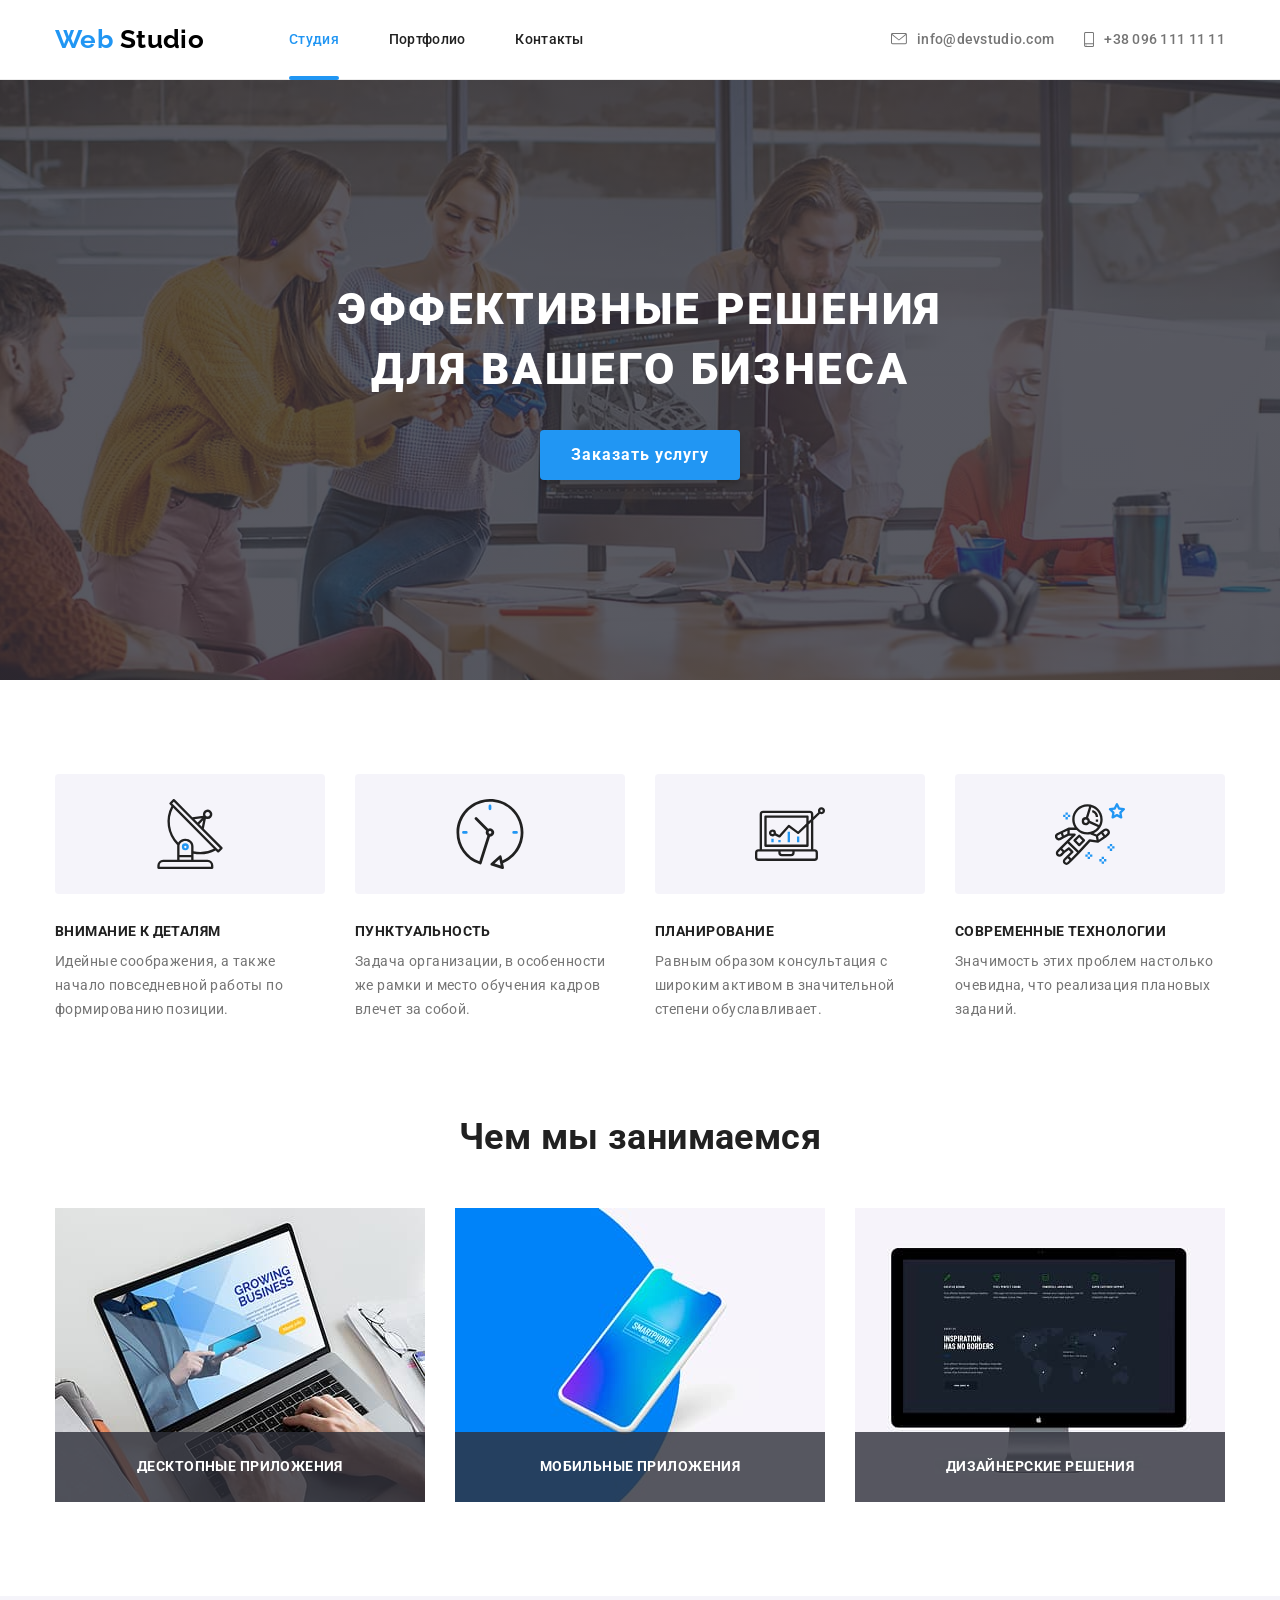
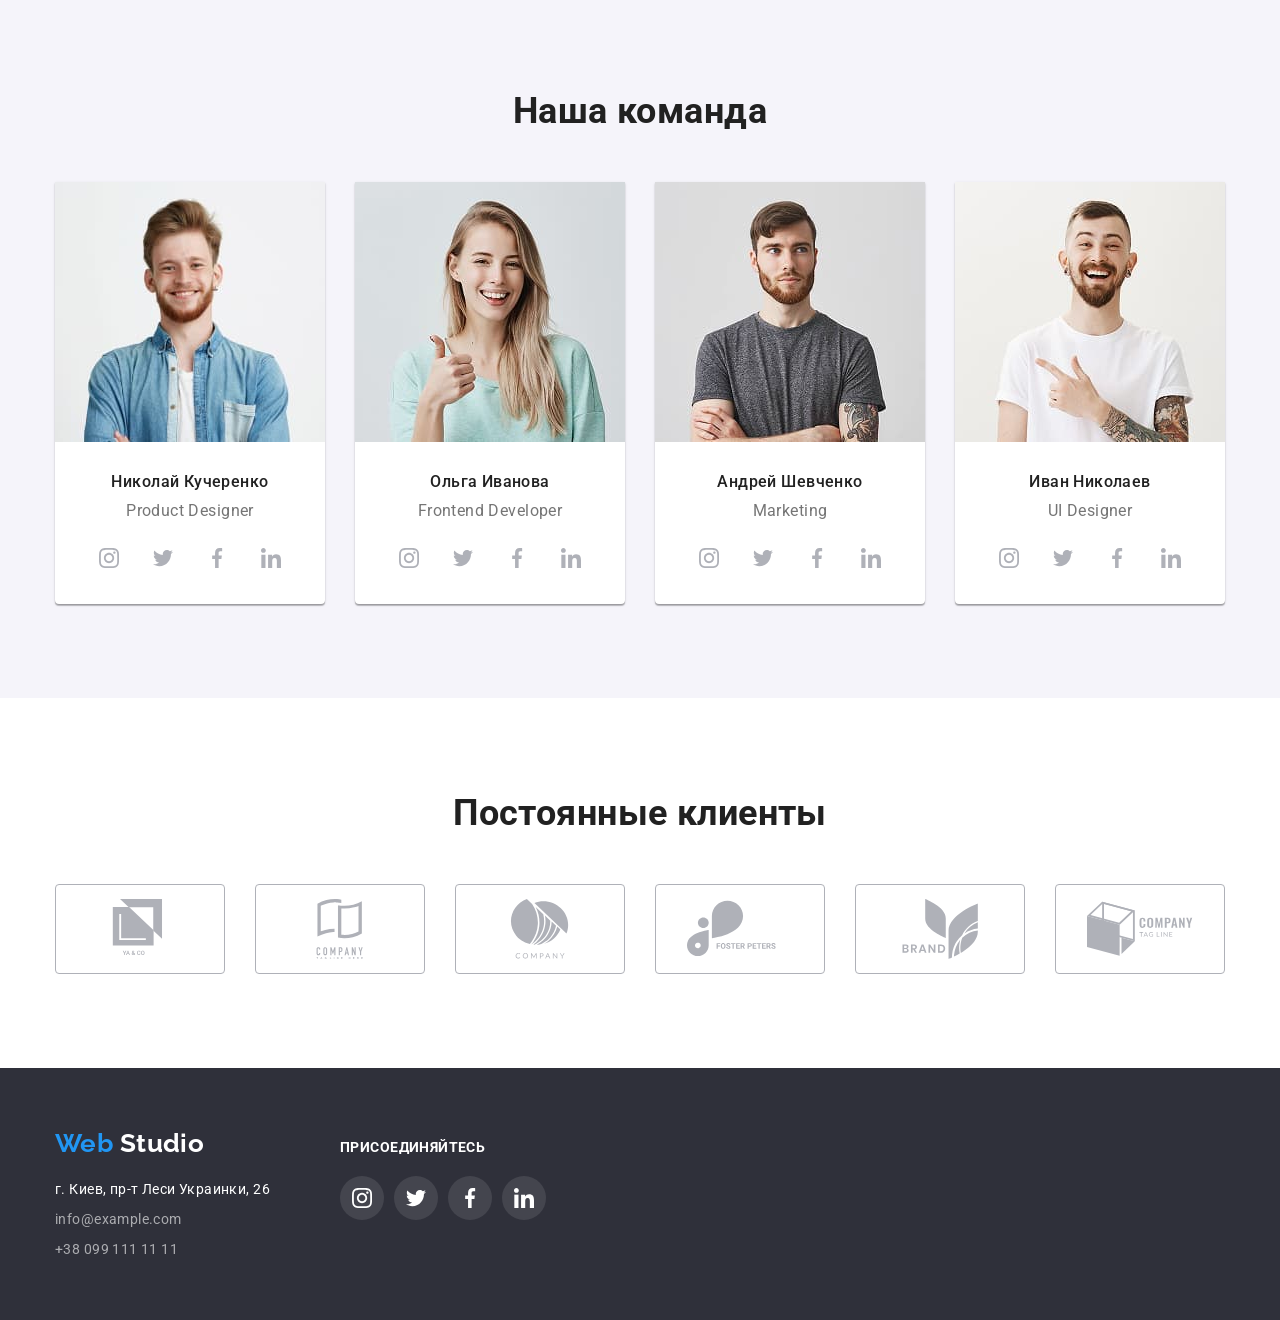
==== commit 78a3a379: "add positioned elements" ====
--- a/index.html
+++ b/index.html
@@ -42,13 +42,23 @@
 
         <div class="contacts">
           <a class="contacts__link" href="mailto:info@devstudio.com">
-            <svg class="contacts__icon" width="16" height="12">
+            <svg
+              class="contacts__icon"
+              width="16"
+              height="12"
+              aria-hidden="true"
+            >
               <use href="./images/icons.svg#envelope"></use>
             </svg>
             info@devstudio.com
           </a>
           <a class="contacts__link" href="tel:+380961111111">
-            <svg class="contacts__icon" width="10" height="15">
+            <svg
+              class="contacts__icon"
+              width="10"
+              height="15"
+              aria-hidden="true"
+            >
               <use href="./images/icons.svg#smartphone"></use>
             </svg>
             +38 096 111 11 11
@@ -62,7 +72,9 @@
       <!-- Hero -->
       <section class="hero">
         <h1 class="hero__title">Эффективные решения для вашего бизнеса</h1>
-        <button class="button" type="button">Заказать услугу</button>
+        <button class="button" type="button" data-modal-open>
+          Заказать услугу
+        </button>
       </section>
 
       <!-- Features -->
@@ -116,6 +128,7 @@
                 width="370"
                 height="294"
               />
+              <p class="gallery-list__label">Десктопные приложения</p>
             </li>
             <li class="gallery-list__item">
               <img
@@ -124,6 +137,7 @@
                 width="370"
                 height="294"
               />
+              <p class="gallery-list__label">Мобильные приложения</p>
             </li>
             <li class="gallery-list__item">
               <img
@@ -132,6 +146,7 @@
                 width="370"
                 height="294"
               />
+              <p class="gallery-list__label">Дизайнерские решения</p>
             </li>
           </ul>
         </div>
@@ -163,7 +178,7 @@
                       rel="noopener noreferrer"
                       aria-label="Instagram"
                     >
-                      <svg class="social-networks__icon">
+                      <svg class="social-networks__icon" aria-hidden="true">
                         <use href="./images/icons.svg#instagram"></use>
                       </svg>
                     </a>
@@ -176,7 +191,7 @@
                       rel="noopener noreferrer"
                       aria-label="Twitter"
                     >
-                      <svg class="social-networks__icon">
+                      <svg class="social-networks__icon" aria-hidden="true">
                         <use href="./images/icons.svg#twitter"></use>
                       </svg>
                     </a>
@@ -189,7 +204,7 @@
                       rel="noopener noreferrer"
                       aria-label="Facebook"
                     >
-                      <svg class="social-networks__icon">
+                      <svg class="social-networks__icon" aria-hidden="true">
                         <use href="./images/icons.svg#facebook"></use>
                       </svg>
                     </a>
@@ -202,7 +217,7 @@
                       rel="noopener noreferrer"
                       aria-label="LinkedIn"
                     >
-                      <svg class="social-networks__icon">
+                      <svg class="social-networks__icon" aria-hidden="true">
                         <use href="./images/icons.svg#linkedin"></use>
                       </svg>
                     </a>
@@ -232,7 +247,7 @@
                       rel="noopener noreferrer"
                       aria-label="Instagram"
                     >
-                      <svg class="social-networks__icon">
+                      <svg class="social-networks__icon" aria-hidden="true">
                         <use href="./images/icons.svg#instagram"></use>
                       </svg>
                     </a>
@@ -245,7 +260,7 @@
                       rel="noopener noreferrer"
                       aria-label="Twitter"
                     >
-                      <svg class="social-networks__icon">
+                      <svg class="social-networks__icon" aria-hidden="true">
                         <use href="./images/icons.svg#twitter"></use>
                       </svg>
                     </a>
@@ -258,7 +273,7 @@
                       rel="noopener noreferrer"
                       aria-label="Facebook"
                     >
-                      <svg class="social-networks__icon">
+                      <svg class="social-networks__icon" aria-hidden="true">
                         <use href="./images/icons.svg#facebook"></use>
                       </svg>
                     </a>
@@ -271,7 +286,7 @@
                       rel="noopener noreferrer"
                       aria-label="LinkedIn"
                     >
-                      <svg class="social-networks__icon">
+                      <svg class="social-networks__icon" aria-hidden="true">
                         <use href="./images/icons.svg#linkedin"></use>
                       </svg>
                     </a>
@@ -299,7 +314,7 @@
                       rel="noopener noreferrer"
                       aria-label="Instagram"
                     >
-                      <svg class="social-networks__icon">
+                      <svg class="social-networks__icon" aria-hidden="true">
                         <use href="./images/icons.svg#instagram"></use>
                       </svg>
                     </a>
@@ -312,7 +327,7 @@
                       rel="noopener noreferrer"
                       aria-label="Twitter"
                     >
-                      <svg class="social-networks__icon">
+                      <svg class="social-networks__icon" aria-hidden="true">
                         <use href="./images/icons.svg#twitter"></use>
                       </svg>
                     </a>
@@ -325,7 +340,7 @@
                       rel="noopener noreferrer"
                       aria-label="Facebook"
                     >
-                      <svg class="social-networks__icon">
+                      <svg class="social-networks__icon" aria-hidden="true">
                         <use href="./images/icons.svg#facebook"></use>
                       </svg>
                     </a>
@@ -338,7 +353,7 @@
                       rel="noopener noreferrer"
                       aria-label="LinkedIn"
                     >
-                      <svg class="social-networks__icon">
+                      <svg class="social-networks__icon" aria-hidden="true">
                         <use href="./images/icons.svg#linkedin"></use>
                       </svg>
                     </a>
@@ -368,7 +383,7 @@
                       rel="noopener noreferrer"
                       aria-label="Instagram"
                     >
-                      <svg class="social-networks__icon">
+                      <svg class="social-networks__icon" aria-hidden="true">
                         <use href="./images/icons.svg#instagram"></use>
                       </svg>
                     </a>
@@ -381,7 +396,7 @@
                       rel="noopener noreferrer"
                       aria-label="Twitter"
                     >
-                      <svg class="social-networks__icon">
+                      <svg class="social-networks__icon" aria-hidden="true">
                         <use href="./images/icons.svg#twitter"></use>
                       </svg>
                     </a>
@@ -394,7 +409,7 @@
                       rel="noopener noreferrer"
                       aria-label="Facebook"
                     >
-                      <svg class="social-networks__icon">
+                      <svg class="social-networks__icon" aria-hidden="true">
                         <use href="./images/icons.svg#facebook"></use>
                       </svg>
                     </a>
@@ -407,7 +422,7 @@
                       rel="noopener noreferrer"
                       aria-label="LinkedIn"
                     >
-                      <svg class="social-networks__icon">
+                      <svg class="social-networks__icon" aria-hidden="true">
                         <use href="./images/icons.svg#linkedin"></use>
                       </svg>
                     </a>
@@ -433,7 +448,7 @@
                 rel="noopener noreferrer"
                 aria-label="Первый клиент"
               >
-                <svg class="clients-list__icon">
+                <svg class="clients-list__icon" aria-hidden="true">
                   <use href="./images/icons.svg#logo-1"></use>
                 </svg>
               </a>
@@ -446,7 +461,7 @@
                 rel="noopener noreferrer"
                 aria-label="Второй клиент"
               >
-                <svg class="clients-list__icon">
+                <svg class="clients-list__icon" aria-hidden="true">
                   <use href="./images/icons.svg#logo-2"></use>
                 </svg>
               </a>
@@ -459,7 +474,7 @@
                 rel="noopener noreferrer"
                 aria-label="Третий клиент"
               >
-                <svg class="clients-list__icon">
+                <svg class="clients-list__icon" aria-hidden="true">
                   <use href="./images/icons.svg#logo-3"></use>
                 </svg>
               </a>
@@ -472,7 +487,7 @@
                 rel="noopener noreferrer"
                 aria-label="Четвертый клиент"
               >
-                <svg class="clients-list__icon">
+                <svg class="clients-list__icon" aria-hidden="true">
                   <use href="./images/icons.svg#logo-4"></use>
                 </svg>
               </a>
@@ -485,7 +500,7 @@
                 rel="noopener noreferrer"
                 aria-label="Пятый клиент"
               >
-                <svg class="clients-list__icon">
+                <svg class="clients-list__icon" aria-hidden="true">
                   <use href="./images/icons.svg#logo-5"></use>
                 </svg>
               </a>
@@ -498,7 +513,7 @@
                 rel="noopener noreferrer"
                 aria-label="Шестой клиент"
               >
-                <svg class="clients-list__icon">
+                <svg class="clients-list__icon" aria-hidden="true">
                   <use href="./images/icons.svg#logo-6"></use>
                 </svg>
               </a>
@@ -546,7 +561,7 @@
                 rel="noopener noreferrer"
                 aria-label="Instagram"
               >
-                <svg class="social-networks__icon">
+                <svg class="social-networks__icon" aria-hidden="true">
                   <use href="./images/icons.svg#instagram"></use>
                 </svg>
               </a>
@@ -559,7 +574,7 @@
                 rel="noopener noreferrer"
                 aria-label="Twitter"
               >
-                <svg class="social-networks__icon">
+                <svg class="social-networks__icon" aria-hidden="true">
                   <use href="./images/icons.svg#twitter"></use>
                 </svg>
               </a>
@@ -572,7 +587,7 @@
                 rel="noopener noreferrer"
                 aria-label="Facebook"
               >
-                <svg class="social-networks__icon">
+                <svg class="social-networks__icon" aria-hidden="true">
                   <use href="./images/icons.svg#facebook"></use>
                 </svg>
               </a>
@@ -585,7 +600,7 @@
                 rel="noopener noreferrer"
                 aria-label="LinkedIn"
               >
-                <svg class="social-networks__icon">
+                <svg class="social-networks__icon" aria-hidden="true">
                   <use href="./images/icons.svg#linkedin"></use>
                 </svg>
               </a>
@@ -594,5 +609,28 @@
         </div>
       </div>
     </footer>
+
+    <!-- Modal -->
+    <div class="backdrop backdrop--hidden" data-modal>
+      <div class="modal">
+        <button
+          class="modal__close-btn"
+          type="button"
+          aria-label="Закрыть модальное окно"
+          data-modal-close
+        >
+          <svg
+            class="modal__close-icon"
+            width="18"
+            height="18"
+            aria-hidden="true"
+          >
+            <use href="./images/icons.svg#close"></use>
+          </svg>
+        </button>
+      </div>
+    </div>
+
+    <script src="./js/modal.js"></script>
   </body>
 </html>
--- a/css/styles.css
+++ b/css/styles.css
@@ -50,12 +50,17 @@
   --primary-text-color: #757575;
   --title-text-color: #212121;
   --accent-color: #2196f3;
+  --accent-color-90: rgba(33, 150, 243, 0.9);
   --button-hover-bg-color: #188ce8;
   --primary-white-color: #ffffff;
   --secondary-bg-color: #f5f4fa;
   --dark-bg-color: #2f303a;
+  --overlay-color: rgba(47, 48, 58, 0.8);
   --icon-link-color: #afb1b8;
 
+  --shadow:
+    0 1px 3px rgba(0, 0, 0, 0.12), 0 1px 1px rgba(0, 0, 0, 0.14),
+    0 2px 1px rgba(0, 0, 0, 0.2);
   --item-margin: 30px;
   --radius: 4px;
 }
@@ -138,11 +143,12 @@
 
 .button {
   min-width: 200px;
-  padding: 10px 28px;
+  min-height: 50px;
+  padding: 15px 28px;
 
   font-weight: 700;
   font-size: 16px;
-  line-height: 1.88;
+  line-height: 1.14;
   letter-spacing: 0.06em;
   color: var(--primary-white-color);
 
@@ -231,9 +237,23 @@
 }
 
 .site-nav__link {
+  position: relative;
   display: block;
   padding: 32px 0 31px;
   color: var(--title-text-color);
+}
+
+.site-nav__link--active::after {
+  position: absolute;
+  bottom: -1px;
+  left: 0;
+
+  content: '';
+  width: 100%;
+  height: 4px;
+
+  background-color: var(--accent-color);
+  border-radius: 2px;
 }
 
 .contacts {
@@ -276,7 +296,7 @@
 
   background-color: var(--dark-bg-color);
   background-image:
-    linear-gradient(rgba(47, 48, 58, 0.8), rgba(47, 48, 58, 0.8)),
+    linear-gradient(var(--overlay-color), var(--overlay-color)),
     url('../images/hero-bg.jpg');
   background-repeat: no-repeat;
   background-position: center;
@@ -382,7 +402,27 @@
 }
 
 .gallery-list__item {
+  position: relative;
   flex-basis: calc((100% - 2 * var(--item-margin)) / 3);
+}
+
+.gallery-list__label {
+  position: absolute;
+  bottom: 0;
+  left: 0;
+
+  width: 100%;
+  min-height: 70px;
+  padding: 27px 24px;
+
+  font-size: 14px;
+  font-weight: 700;
+  line-height: 1.14;
+  color: var(--primary-white-color);
+  text-transform: uppercase;
+  text-align: center;
+
+  background-color: var(--overlay-color);
 }
 
 /* Team */
@@ -395,10 +435,7 @@
   flex-basis: calc((100% - 3 * var(--item-margin)) / 4);
 
   background-color: var(--primary-white-color);
-  box-shadow:
-    0 1px 3px rgba(0, 0, 0, 0.12),
-    0 1px 1px rgba(0, 0, 0, 0.14),
-    0 2px 1px rgba(0, 0, 0, 0.2);
+  box-shadow: var(--shadow);
   border-bottom-left-radius: var(--radius);
   border-bottom-right-radius: var(--radius);
   overflow: hidden;
@@ -522,6 +559,66 @@
   text-transform: uppercase;
 }
 
+/* Modal */
+
+.backdrop {
+  position: fixed;
+  top: 0;
+  left: 0;
+  bottom: 0;
+  right: 0;
+
+  background-color: rgba(0, 0, 0, 0.2);
+}
+
+.backdrop--hidden {
+  visibility: hidden;
+  opacity: 0;
+  pointer-events: none;
+}
+
+.modal {
+  position: absolute;
+  top: 50%;
+  left: 50%;
+  transform: translate(-50%, -50%);
+
+  width: 528px;
+  min-height: 581px;
+
+  background-color: var(--primary-white-color);
+  box-shadow: var(--shadow);
+  border-radius: var(--radius);
+}
+
+.modal__close-btn {
+  position: absolute;
+  top: 8px;
+  right: 8px;
+
+  display: flex;
+  justify-content: center;
+  align-items: center;
+  width: 30px;
+  height: 30px;
+  padding: 0;
+
+  color: #000000;
+  background-color: transparent;
+  border: 1px solid rgba(0, 0, 0, 0.1);
+  border-radius: 50%;
+  cursor: pointer;
+}
+
+.modal__close-btn:hover,
+.modal__close-btn:focus {
+  color: var(--accent-color);
+}
+
+.modal__close-icon {
+  fill: currentColor;
+}
+
 /* Works */
 
 .works-list {
@@ -536,6 +633,40 @@
 }
 
 /* Project card */
+
+.project-card {
+  position: relative;
+}
+
+.project-card:has(:hover, :focus) {
+  box-shadow:
+    0 1px 1px rgba(0, 0, 0, 0.12),
+    0 4px 4px rgba(0, 0, 0, 0.06),
+    1px 4px 6px rgba(0, 0, 0, 0.16);
+}
+
+.project-card__thumb {
+  position: relative;
+}
+
+.project-card__descr {
+  position: absolute;
+  top: 0;
+  left: 0;
+  height: 100%;
+  padding: 63px 24px;
+
+  font-size: 18px;
+  line-height: 1.56;
+  color: var(--primary-white-color);
+
+  background-color: var(--accent-color-90);
+  opacity: 0;
+}
+
+.project-card:has(:hover, :focus) .project-card__descr {
+  opacity: 1;
+}
 
 .project-card__content {
   padding: 20px 24px;
@@ -552,6 +683,16 @@
   color: var(--title-text-color);
 }
 
+.project-card__link::after {
+  position: absolute;
+  top: 0;
+  left: 0;
+
+  content: '';
+  width: 100%;
+  height: 100%;
+}
+
 .project-card__tag {
   font-size: 16px;
   line-height: 1.88;
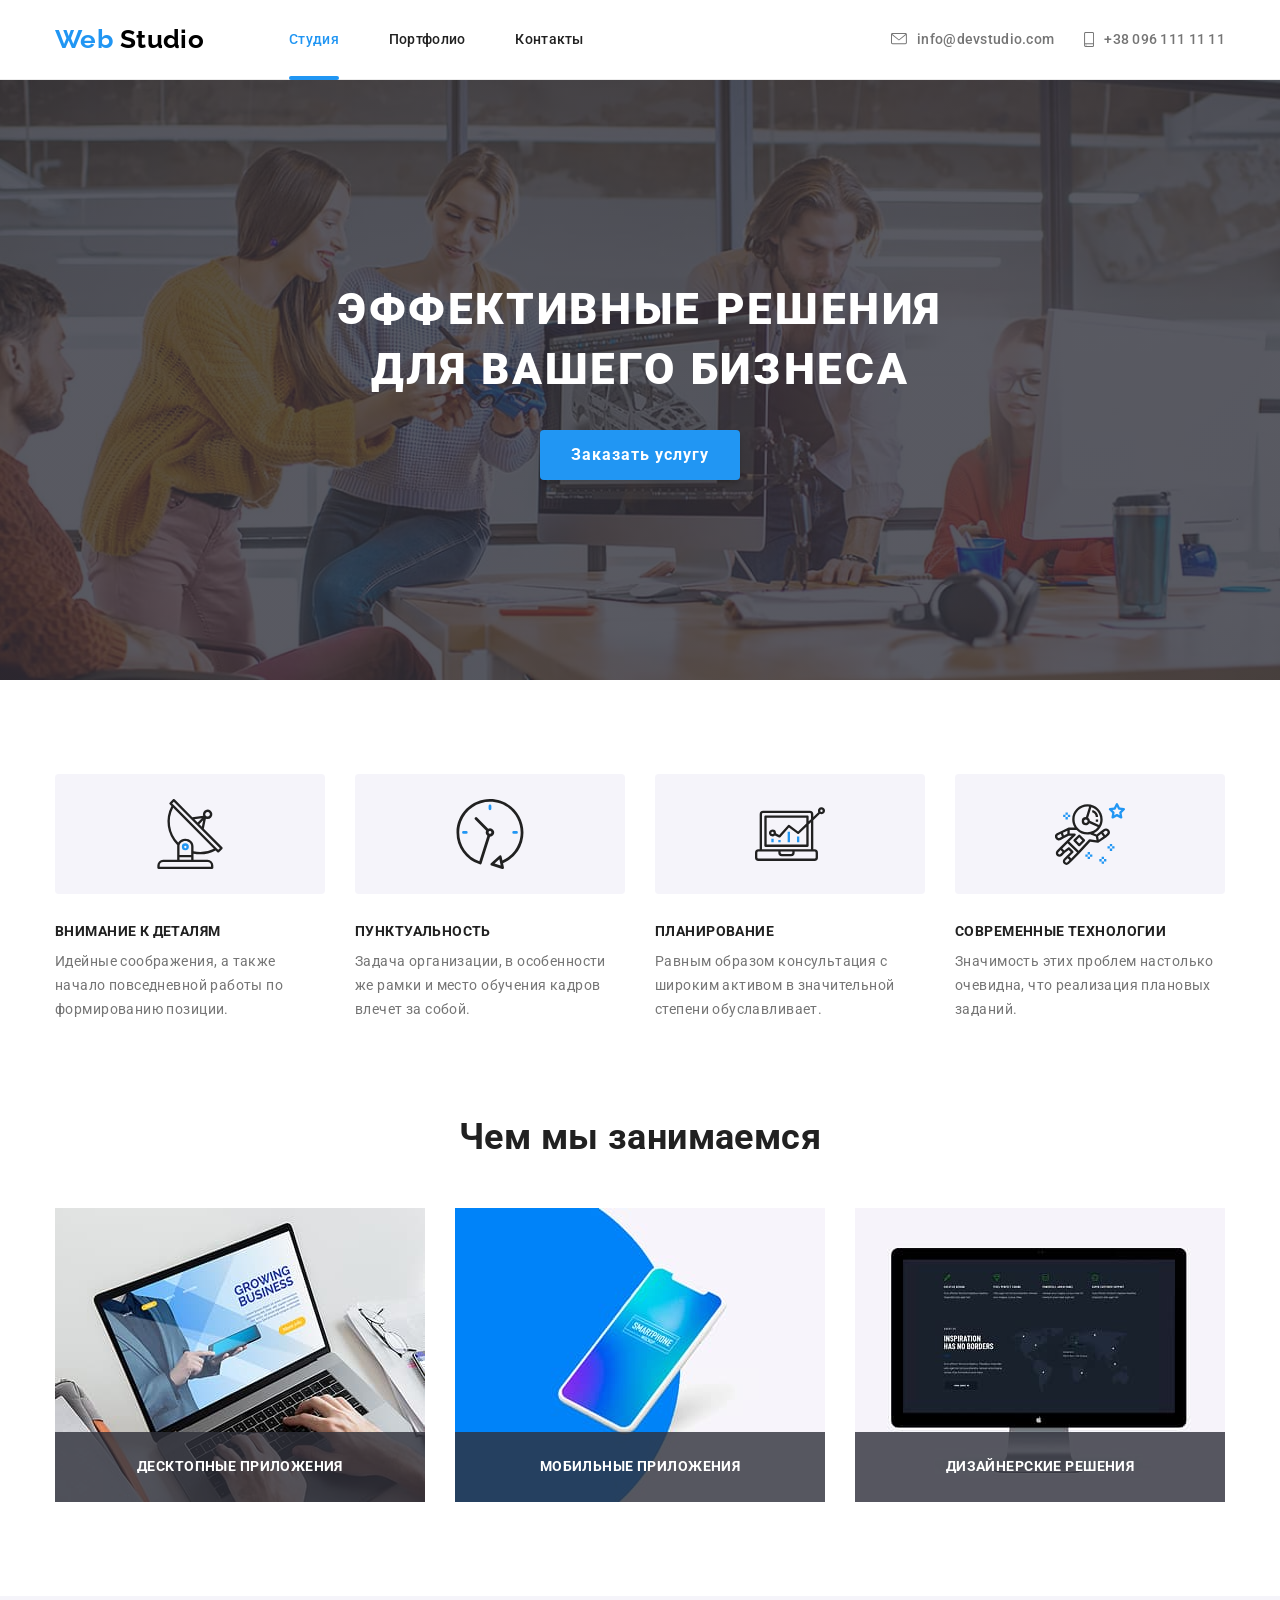
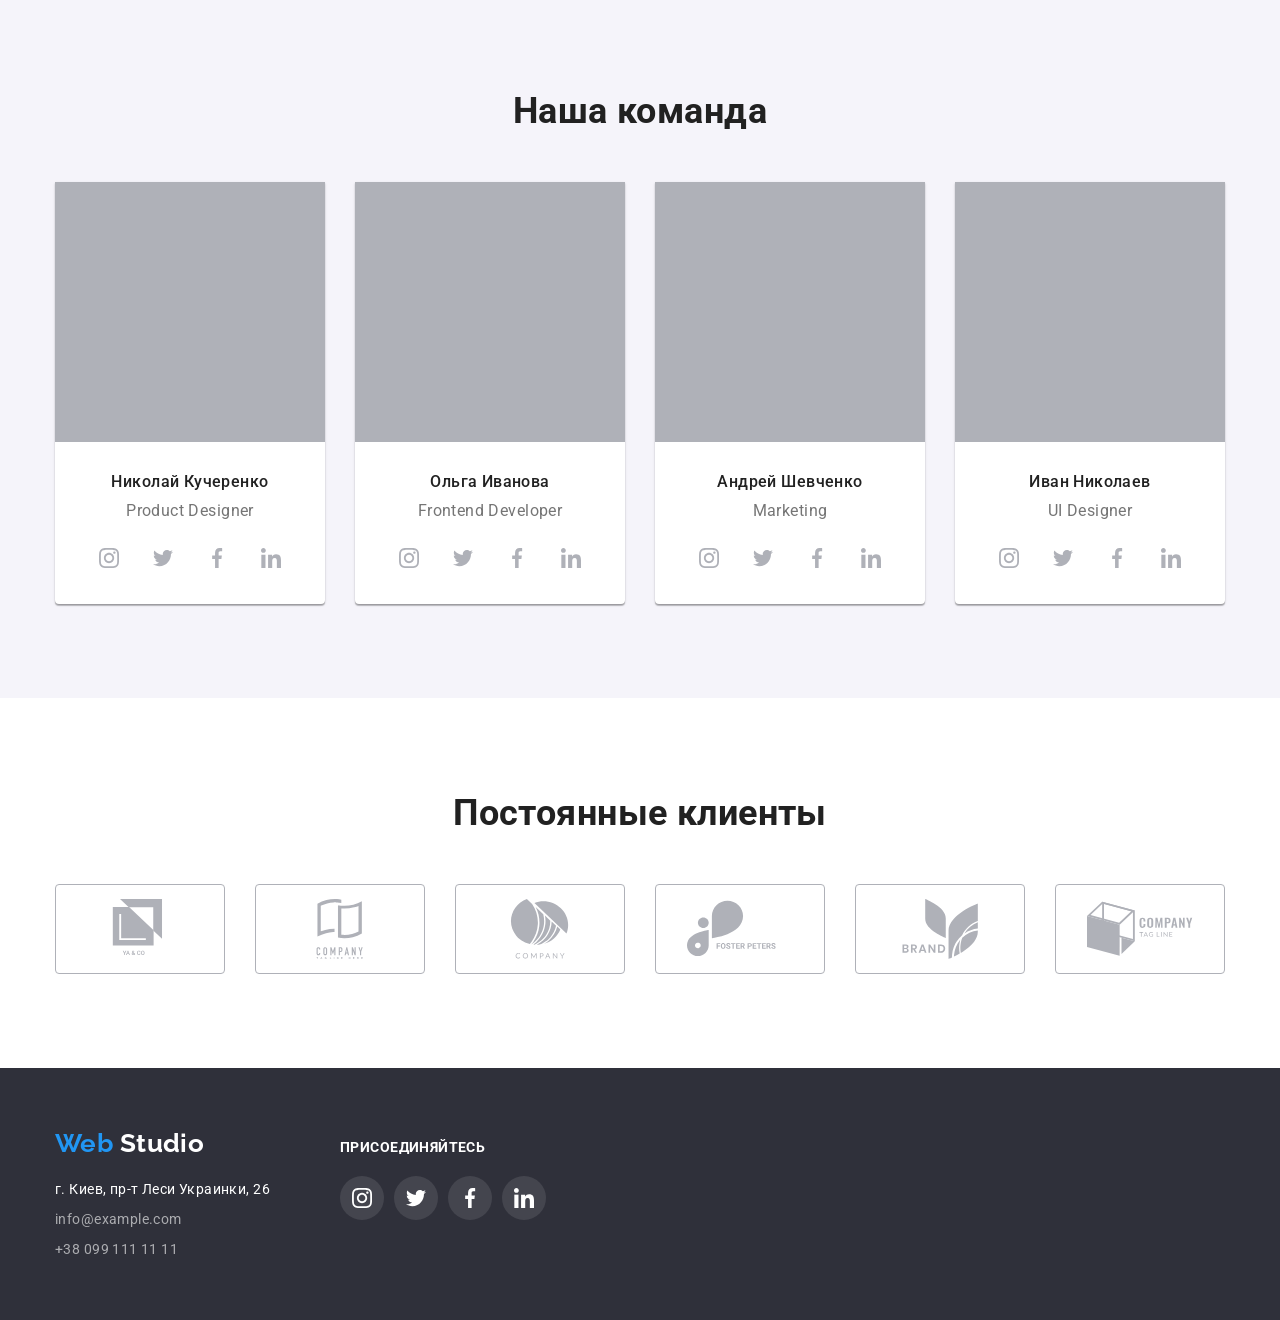
==== commit e6e29749: "add transitions and animation" ====
--- a/index.html
+++ b/index.html
@@ -17,7 +17,7 @@
     <header class="page-header">
       <div class="container page-header__container">
         <nav class="page-header__nav">
-          <a class="logo" href="./" lang="en">
+          <a class="logo page-header__logo" href="./" lang="en">
             <span class="logo--accent">Web</span> Studio
           </a>
 
@@ -159,12 +159,19 @@
 
           <ul class="team-list list">
             <li class="team-list__item">
-              <img
-                src="./images/team/photo-1.jpg"
-                alt="Николай Кучеренко"
-                width="270"
-                height="260"
-              />
+              <div class="team-list__scene">
+                <div class="team-list__thumb">
+                  <img
+                    class="team-list__img"
+                    src="./images/team/photo-1.jpg"
+                    alt="Николай Кучеренко"
+                    width="270"
+                    height="260"
+                  />
+                  <div class="team-list__img team-list__img--back"></div>
+                </div>
+              </div>
+
               <div class="team-list__meta">
                 <h3 class="team-list__name">Николай Кучеренко</h3>
                 <p class="team-list__occupation" lang="en">Product Designer</p>
@@ -226,12 +233,19 @@
               </div>
             </li>
             <li class="team-list__item">
-              <img
-                src="./images/team/photo-2.jpg"
-                alt="Ольга Иванова"
-                width="270"
-                height="260"
-              />
+              <div class="team-list__scene">
+                <div class="team-list__thumb">
+                  <img
+                    class="team-list__img"
+                    src="./images/team/photo-2.jpg"
+                    alt="Ольга Иванова"
+                    width="270"
+                    height="260"
+                  />
+                  <div class="team-list__img team-list__img--back"></div>
+                </div>
+              </div>
+
               <div class="team-list__meta">
                 <h3 class="team-list__name">Ольга Иванова</h3>
                 <p class="team-list__occupation" lang="en">
@@ -295,12 +309,19 @@
               </div>
             </li>
             <li class="team-list__item">
-              <img
-                src="./images/team/photo-3.jpg"
-                alt="Андрей Шевченко"
-                width="270"
-                height="260"
-              />
+              <div class="team-list__scene">
+                <div class="team-list__thumb">
+                  <img
+                    class="team-list__img"
+                    src="./images/team/photo-3.jpg"
+                    alt="Андрей Шевченко"
+                    width="270"
+                    height="260"
+                  />
+                  <div class="team-list__img team-list__img--back"></div>
+                </div>
+              </div>
+
               <div class="team-list__meta">
                 <h3 class="team-list__name">Андрей Шевченко</h3>
                 <p class="team-list__occupation" lang="en">Marketing</p>
@@ -362,12 +383,19 @@
               </div>
             </li>
             <li class="team-list__item">
-              <img
-                src="./images/team/photo-4.jpg"
-                alt="Иван Николаев"
-                width="270"
-                height="260"
-              />
+              <div class="team-list__scene">
+                <div class="team-list__thumb">
+                  <img
+                    class="team-list__img"
+                    src="./images/team/photo-4.jpg"
+                    alt="Иван Николаев"
+                    width="270"
+                    height="260"
+                  />
+                  <div class="team-list__img team-list__img--back"></div>
+                </div>
+              </div>
+
               <div class="team-list__meta">
                 <h3 class="team-list__name">Иван Николаев</h3>
                 <p class="team-list__occupation" lang="en">
--- a/css/styles.css
+++ b/css/styles.css
@@ -61,8 +61,28 @@
   --shadow:
     0 1px 3px rgba(0, 0, 0, 0.12), 0 1px 1px rgba(0, 0, 0, 0.14),
     0 2px 1px rgba(0, 0, 0, 0.2);
+  --transition-duration: 250ms;
+  --timing-function: cubic-bezier(0.4, 0, 0.2, 1);
+
   --item-margin: 30px;
   --radius: 4px;
+}
+
+@keyframes logo-appear {
+  0% {
+    transform: translateY(-200px);
+    opacity: 0;
+  }
+
+  50% {
+    transform: translateY(0);
+    opacity: 1;
+    transform: rotate(0deg);
+  }
+
+  100% {
+    transform: rotate(360deg);
+  }
 }
 
 body {
@@ -157,6 +177,8 @@
   border: 0;
   border-radius: var(--radius);
   cursor: pointer;
+
+  transition: background-color var(--transition-duration) var(--timing-function);
 }
 
 .button:hover,
@@ -181,6 +203,10 @@
 
   color: var(--icon-link-color);
   border-radius: 50%;
+
+  transition:
+    color var(--transition-duration) var(--timing-function),
+    background-color var(--transition-duration) var(--timing-function);
 }
 
 .social-networks__link--theme-dark {
@@ -212,6 +238,10 @@
 .page-header__nav {
   display: flex;
   align-items: center;
+}
+
+.page-header__logo {
+  animation: logo-appear 1000ms var(--timing-function);
 }
 
 /* Site nav & Contacts */
@@ -226,6 +256,8 @@
   font-weight: 500;
   line-height: 1.14;
   letter-spacing: 0.02em;
+
+  transition: color var(--transition-duration) var(--timing-function);
 }
 
 .site-nav {
@@ -243,7 +275,7 @@
   color: var(--title-text-color);
 }
 
-.site-nav__link--active::after {
+.site-nav__link::after {
   position: absolute;
   bottom: -1px;
   left: 0;
@@ -254,6 +286,10 @@
 
   background-color: var(--accent-color);
   border-radius: 2px;
+
+  transform: scaleX(0);
+  transform-origin: left;
+  transition: transform var(--transition-duration) var(--timing-function);
 }
 
 .contacts {
@@ -280,6 +316,12 @@
 .contacts__link:hover,
 .contacts__link:focus {
   color: var(--accent-color);
+}
+
+.site-nav__link:hover::after,
+.site-nav__link:focus::after,
+.site-nav__link--active::after {
+  transform: scaleX(1);
 }
 
 /* Hero */
@@ -432,6 +474,7 @@
 }
 
 .team-list__item {
+  position: relative;
   flex-basis: calc((100% - 3 * var(--item-margin)) / 4);
 
   background-color: var(--primary-white-color);
@@ -445,6 +488,44 @@
   margin-right: var(--item-margin);
 }
 
+.team-list__scene {
+  width: 270px;
+  height: 260px;
+  perspective: 600px;
+
+  background-color: var(--icon-link-color);
+}
+
+.team-list__thumb {
+  position: relative;
+  width: 100%;
+  height: 100%;
+  cursor: pointer;
+
+  transform-style: preserve-3d;
+  transform-origin: center right;
+  transition: transform 1000ms var(--timing-function);
+}
+
+.team-list__scene:hover > .team-list__thumb {
+  transform: translateX(-100%) rotateY(-180deg);
+}
+
+.team-list__img {
+  position: absolute;
+  top: 0;
+  left: 0;
+  width: 100%;
+  height: 100%;
+
+  backface-visibility: hidden;
+}
+
+.team-list__img--back {
+  background-color: var(--accent-color);
+  transform: rotateY(180deg);
+}
+
 .team-list__meta {
   padding: 30px 24px 24px;
   text-align: center;
@@ -490,6 +571,8 @@
   color: var(--icon-link-color);
   border: 1px solid currentColor;
   border-radius: var(--radius);
+
+  transition: color var(--transition-duration) var(--timing-function);
 }
 
 .clients-list__link:hover,
@@ -535,6 +618,8 @@
 .page-footer__link {
   line-height: 1.5;
   color: rgba(255, 255, 255, 0.6);
+
+  transition: color var(--transition-duration) var(--timing-function);
 }
 
 .page-footer__link--map {
@@ -569,6 +654,12 @@
   right: 0;
 
   background-color: rgba(0, 0, 0, 0.2);
+
+  visibility: visible;
+  opacity: 1;
+  transition:
+    visibility var(--transition-duration) var(--timing-function),
+    opacity var(--transition-duration) var(--timing-function);
 }
 
 .backdrop--hidden {
@@ -581,14 +672,19 @@
   position: absolute;
   top: 50%;
   left: 50%;
-  transform: translate(-50%, -50%);
-
   width: 528px;
   min-height: 581px;
 
   background-color: var(--primary-white-color);
   box-shadow: var(--shadow);
   border-radius: var(--radius);
+
+  transform: translate(-50%, -50%) scale(1);
+  transition: transform var(--transition-duration) var(--timing-function);
+}
+
+.backdrop--hidden .modal {
+  transform: translate(-50%, -50%) scale(1.1);
 }
 
 .modal__close-btn {
@@ -608,6 +704,8 @@
   border: 1px solid rgba(0, 0, 0, 0.1);
   border-radius: 50%;
   cursor: pointer;
+
+  transition: color var(--transition-duration) var(--timing-function);
 }
 
 .modal__close-btn:hover,
@@ -636,6 +734,8 @@
 
 .project-card {
   position: relative;
+
+  transition: box-shadow var(--transition-duration) var(--timing-function);
 }
 
 .project-card:has(:hover, :focus) {
@@ -647,6 +747,7 @@
 
 .project-card__thumb {
   position: relative;
+  overflow: hidden;
 }
 
 .project-card__descr {
@@ -659,13 +760,18 @@
   font-size: 18px;
   line-height: 1.56;
   color: var(--primary-white-color);
-
   background-color: var(--accent-color-90);
+
   opacity: 0;
+  transform: translateY(100%);
+  transition:
+    opacity var(--transition-duration) var(--timing-function),
+    transform var(--transition-duration) var(--timing-function);
 }
 
 .project-card:has(:hover, :focus) .project-card__descr {
   opacity: 1;
+  transform: translateY(0%);
 }
 
 .project-card__content {
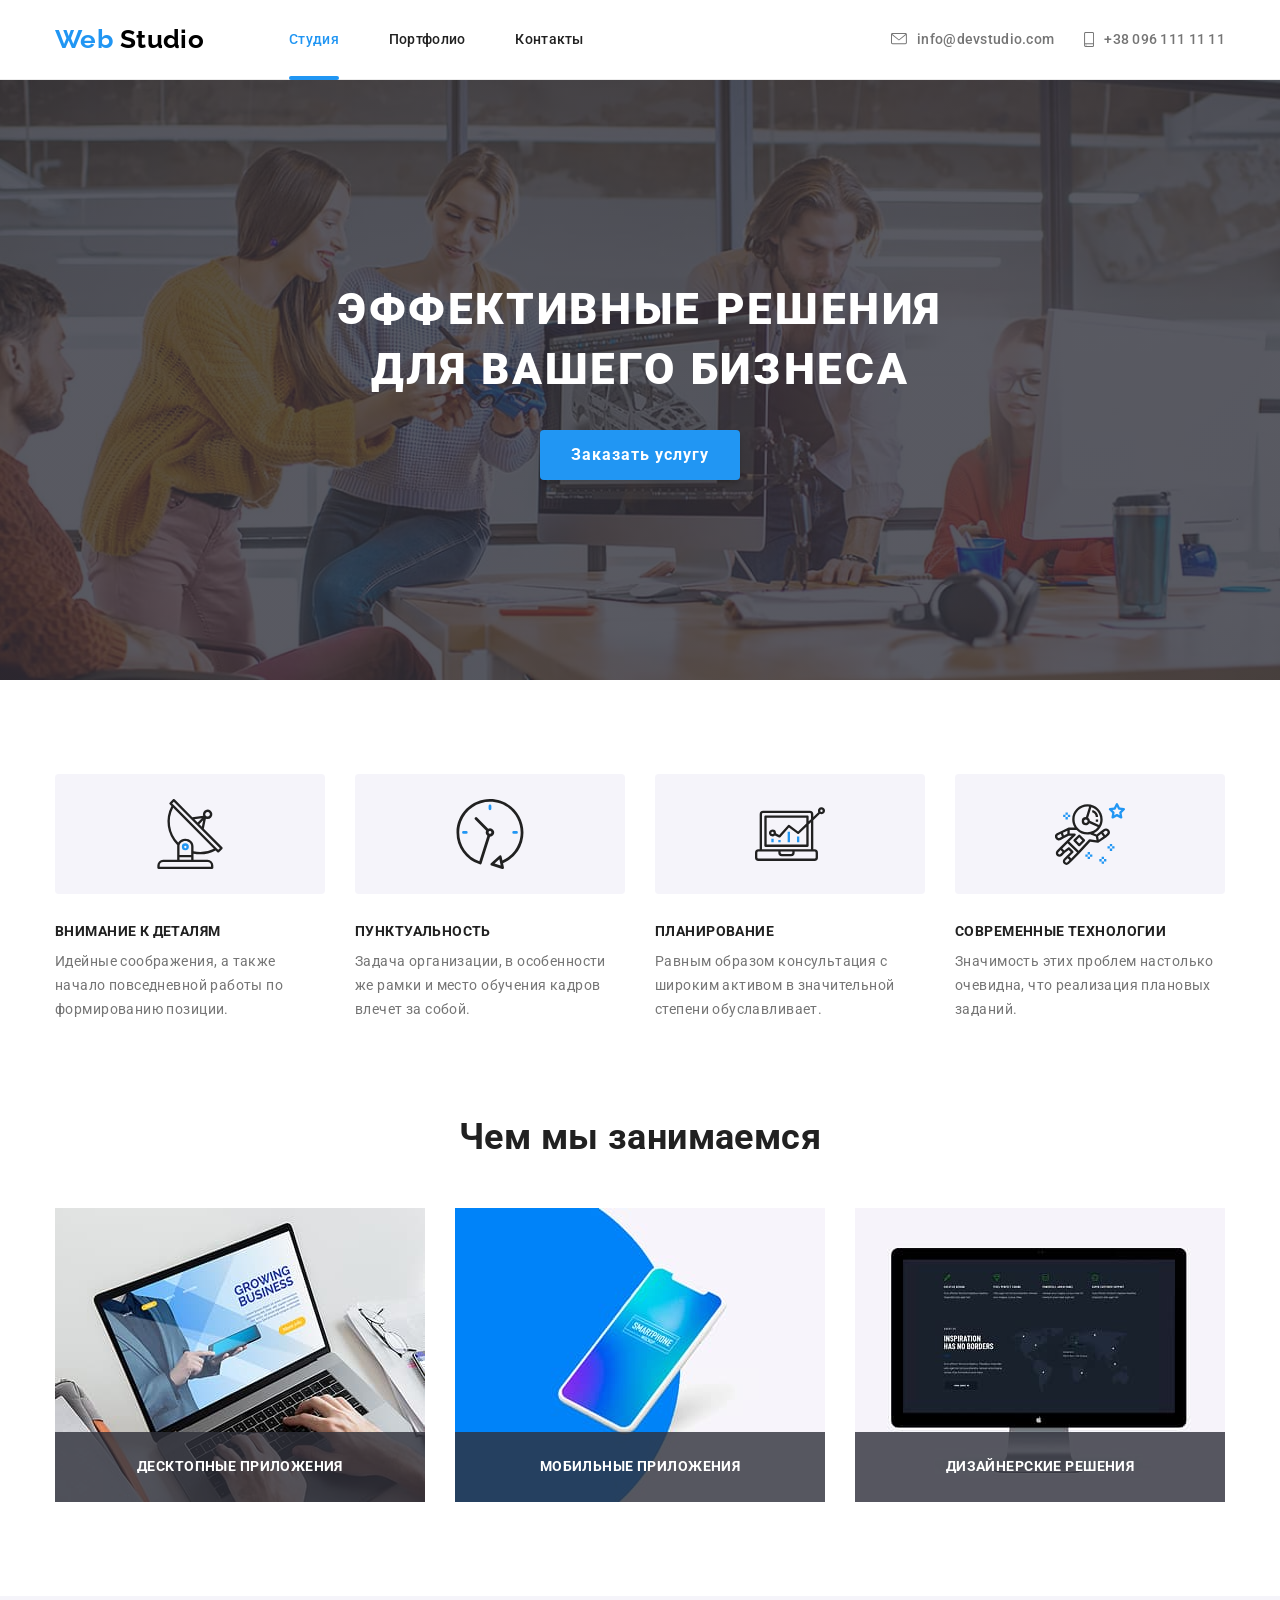
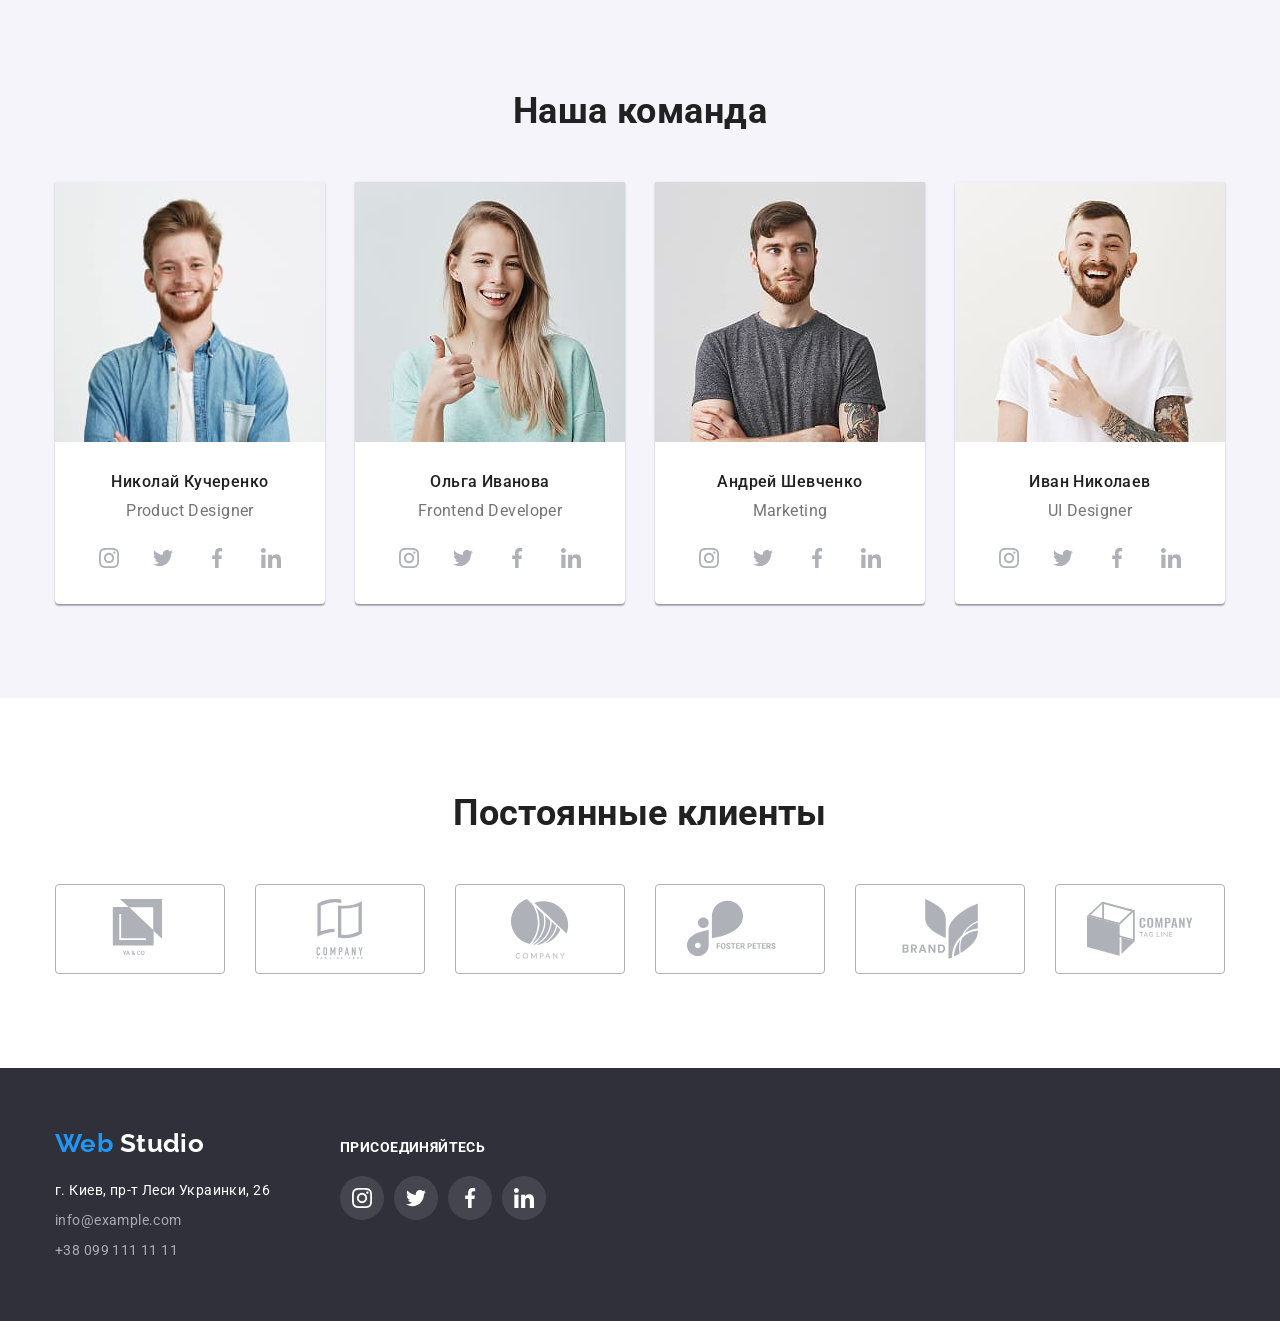
==== commit 45b582bb: "add global line height" ====
--- a/index.html
+++ b/index.html
@@ -85,28 +85,28 @@
           <ul class="features-list list">
             <li class="features-list__item features-list__item--antenna">
               <h3 class="features-list__title">Внимание к деталям</h3>
-              <p class="features-list__text">
+              <p>
                 Идейные соображения, а также начало повседневной работы по
                 формированию позиции.
               </p>
             </li>
             <li class="features-list__item features-list__item--clock">
               <h3 class="features-list__title">Пунктуальность</h3>
-              <p class="features-list__text">
+              <p>
                 Задача организации, в особенности же рамки и место обучения
                 кадров влечет за собой.
               </p>
             </li>
             <li class="features-list__item features-list__item--diagram">
               <h3 class="features-list__title">Планирование</h3>
-              <p class="features-list__text">
+              <p>
                 Равным образом консультация с широким активом в значительной
                 степени обуславливает.
               </p>
             </li>
             <li class="features-list__item features-list__item--astronaut">
               <h3 class="features-list__title">Современные технологии</h3>
-              <p class="features-list__text">
+              <p>
                 Значимость этих проблем настолько очевидна, что реализация
                 плановых заданий.
               </p>
--- a/css/styles.css
+++ b/css/styles.css
@@ -89,6 +89,7 @@
   font-family: var(--main-font);
   font-size: 14px;
   letter-spacing: 0.03em;
+  line-height: 1.71;
   color: var(--primary-text-color);
 
   background-color: var(--primary-white-color);
@@ -231,6 +232,7 @@
 /* Page header */
 
 .page-header {
+  min-height: 80px;
   border-bottom: 1px solid #ececec;
 }
 
@@ -432,10 +434,6 @@
   text-transform: uppercase;
 }
 
-.features-list__text {
-  line-height: 1.71;
-}
-
 /* Gallery */
 
 .gallery-list {
